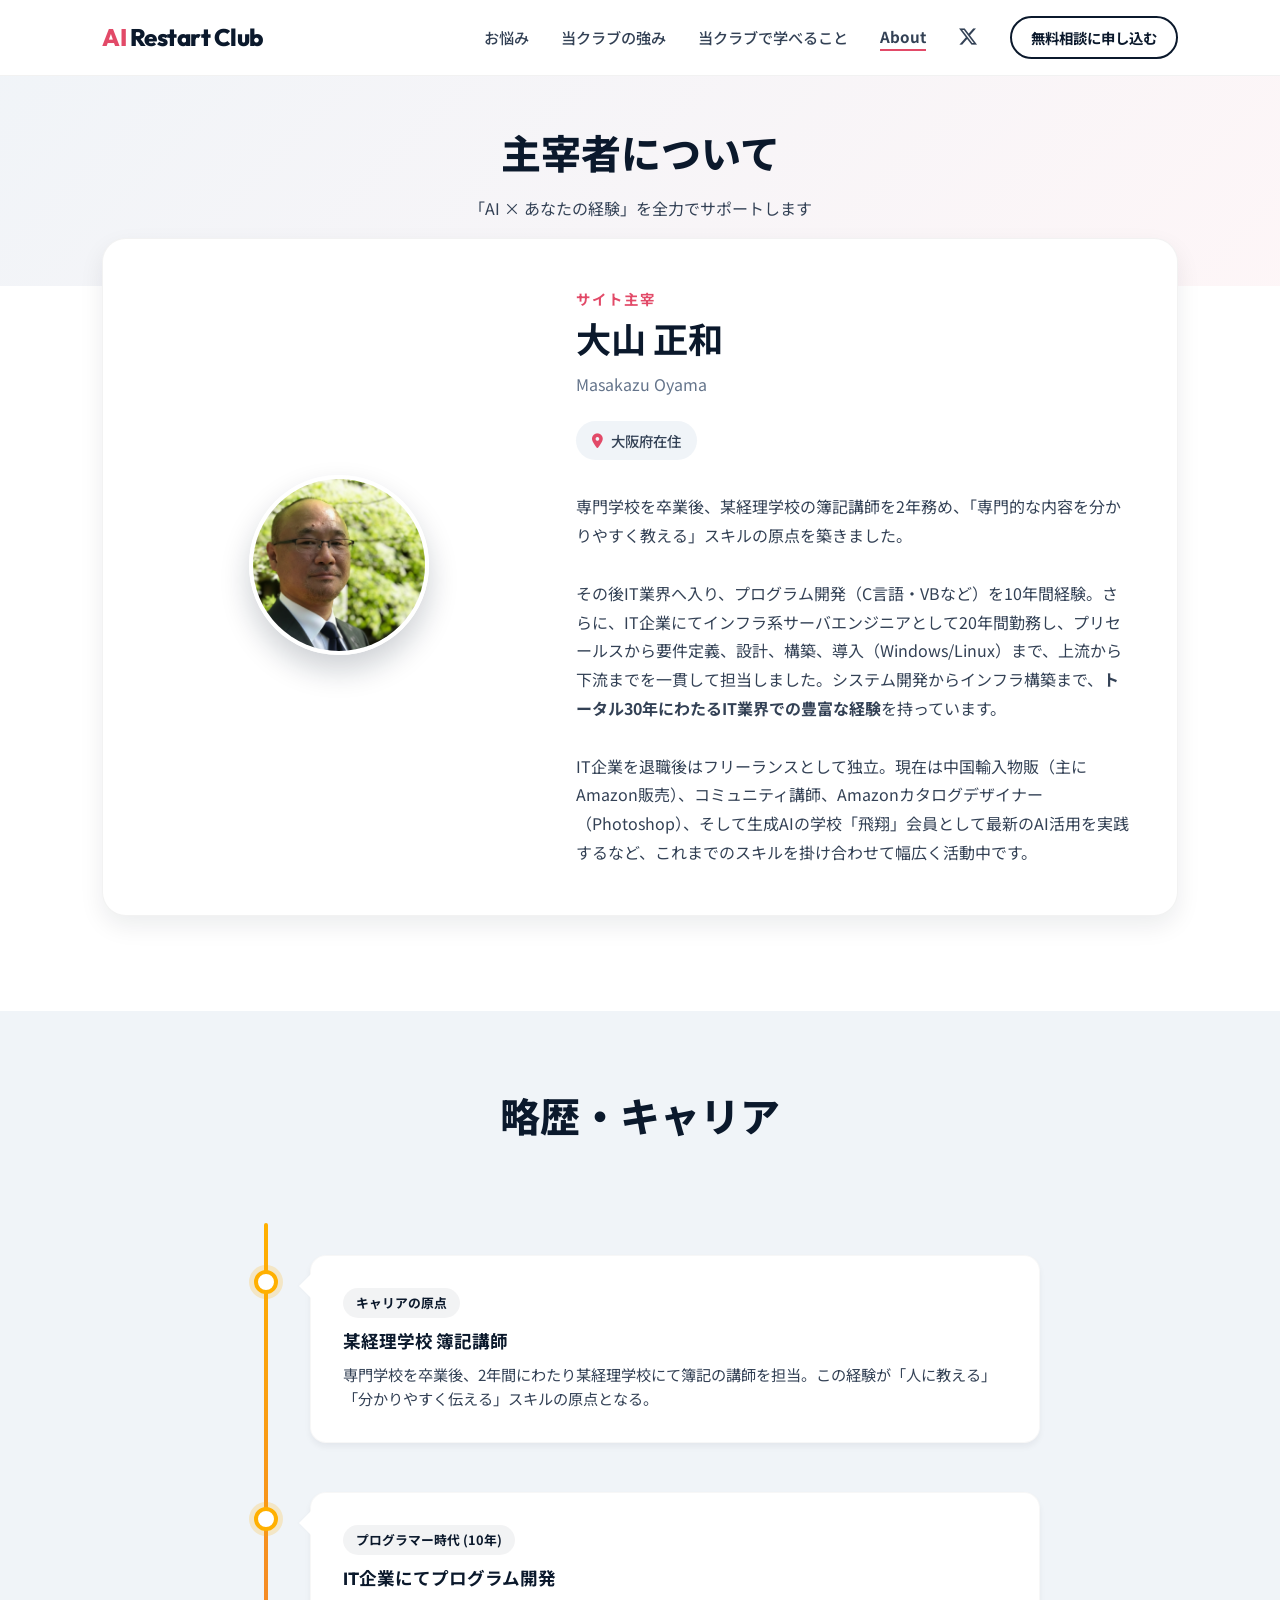
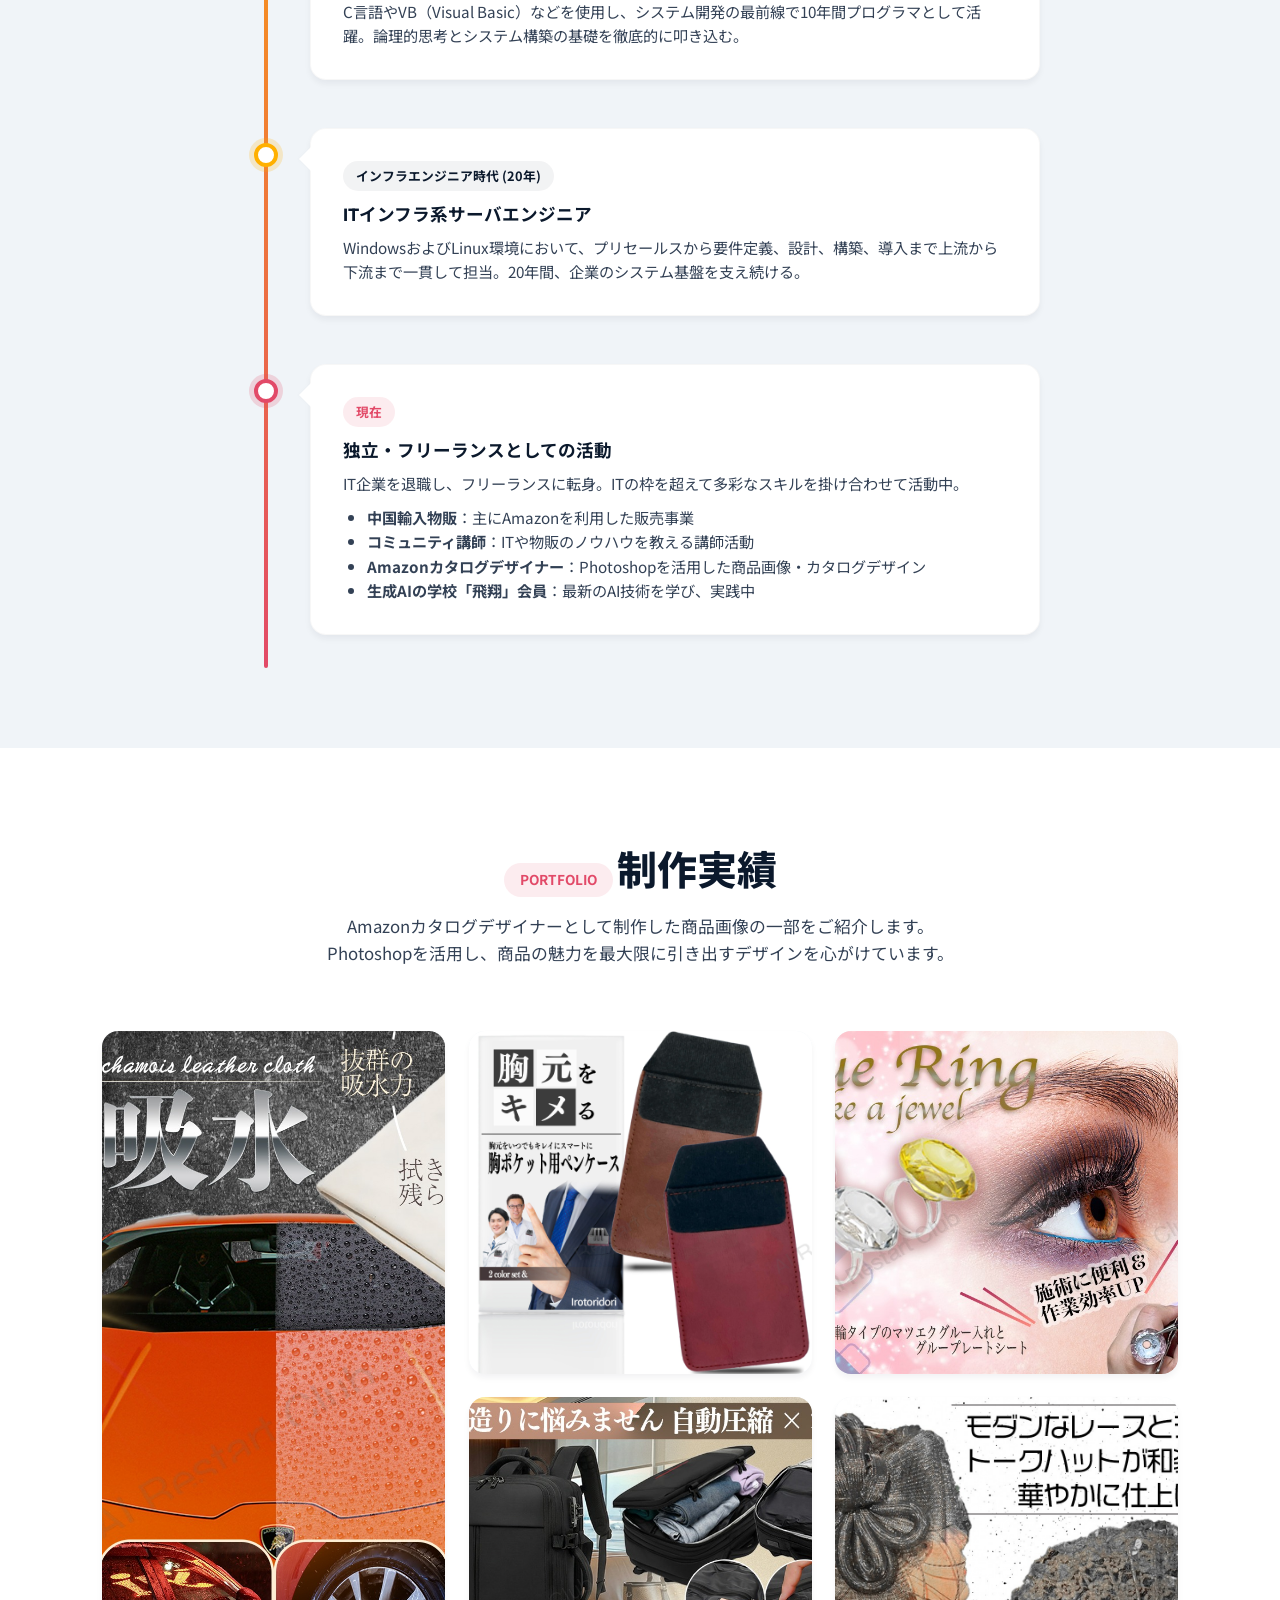
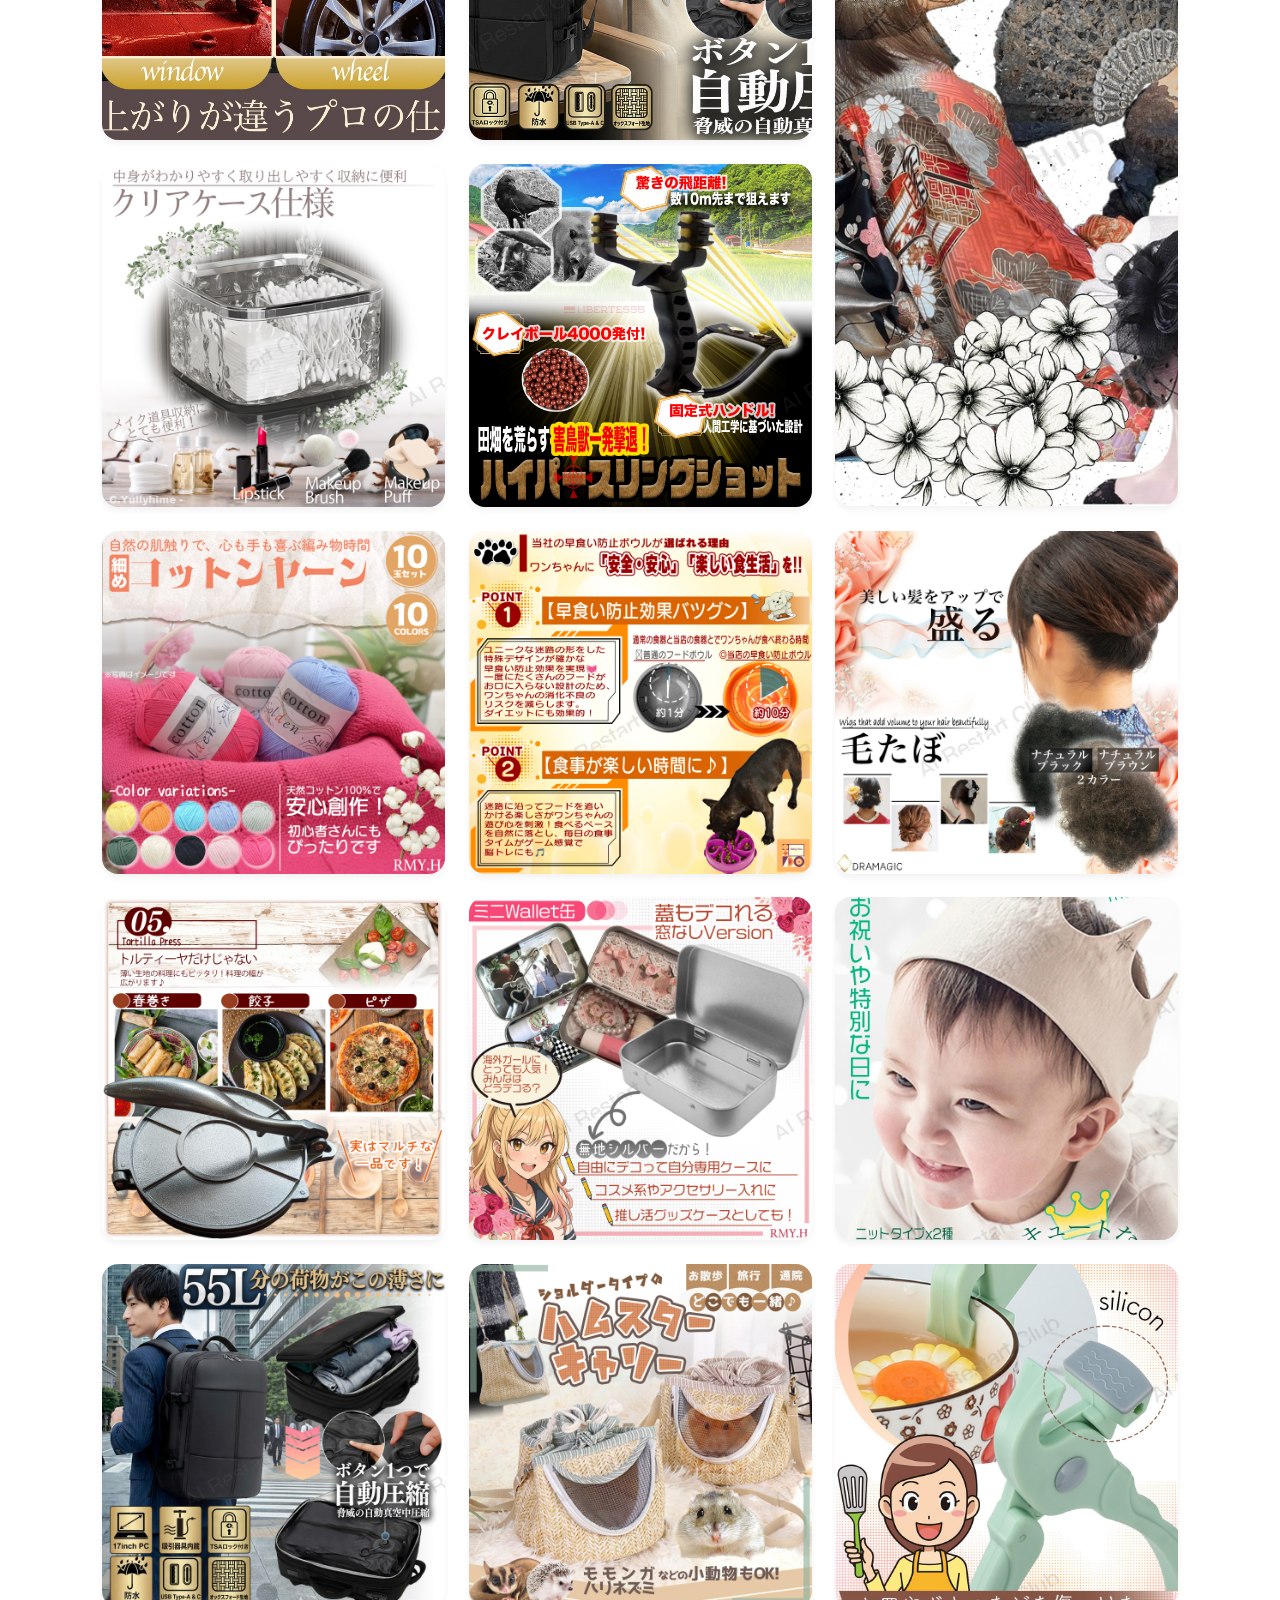
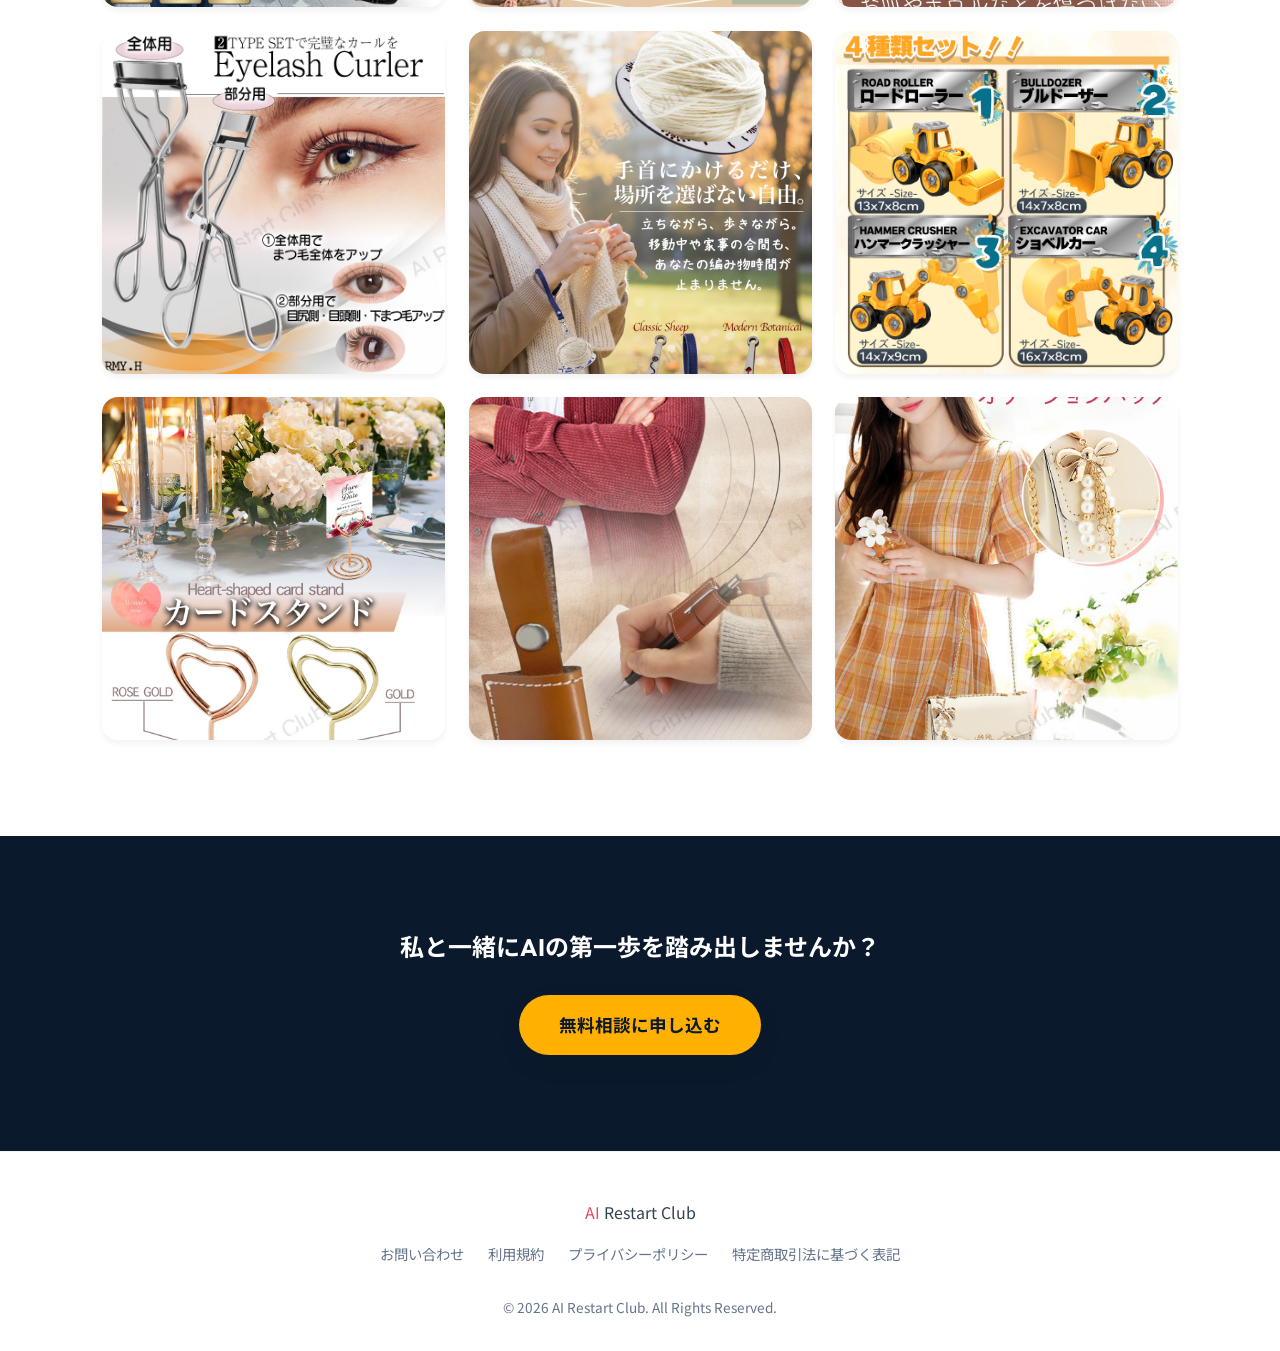
==== about.html @ 43e499c2 "AI Restart Club LP - 初期コミット - index.html: トップページ（ヒーロー、お悩み、強み、CTAセクション） - about.html: プロフィール、タイムライン、ポ" ====
<!DOCTYPE html>
<html lang="ja">

<head>
    <meta charset="UTF-8">
    <meta name="viewport" content="width=device-width, initial-scale=1.0">
    <title>About | AI Restart Club</title>
    <meta name="description" content="AI Restart Club主宰 大山正和のプロフィールと略歴。">

    <!-- Fonts -->
    <link rel="preconnect" href="https://fonts.googleapis.com">
    <link rel="preconnect" href="https://fonts.gstatic.com" crossorigin>
    <link
        href="https://fonts.googleapis.com/css2?family=Noto+Sans+JP:wght@400;500;700;900&family=Outfit:wght@400;600;800&display=swap"
        rel="stylesheet">

    <!-- Icons -->
    <link rel="stylesheet" href="https://cdnjs.cloudflare.com/ajax/libs/font-awesome/6.5.1/css/all.min.css">

    <!-- CSS -->
    <link rel="stylesheet" href="style.css">

    <!-- Additional CSS for Timeline -->
    <style>
        .about-header {
            padding-top: 8rem;
            padding-bottom: 4rem;
            background: linear-gradient(135deg, var(--primary) 0%, rgba(226, 74, 104, 0.05) 100%);
            text-align: center;
        }

        .profile-card {
            background: var(--surface);
            border-radius: 24px;
            padding: 3rem;
            box-shadow: var(--shadow-md);
            margin-top: -3rem;
            position: relative;
            z-index: 10;
            border: 1px solid rgba(0, 0, 0, 0.05);
            display: flex;
            flex-wrap: wrap;
            gap: 3rem;
            align-items: center;
        }

        .profile-image-col {
            flex: 1 1 300px;
            text-align: center;
        }

        .profile-avatar-placeholder {
            width: 180px;
            height: 180px;
            background: linear-gradient(135deg, var(--gold), var(--accent));
            border-radius: 50%;
            margin: 0 auto 1.5rem;
            display: flex;
            align-items: center;
            justify-content: center;
            font-size: 4rem;
            color: white;
            box-shadow: 0 15px 30px rgba(226, 74, 104, 0.2);
        }

        .profile-info {
            flex: 2 1 400px;
        }

        .profile-role {
            color: var(--accent);
            font-weight: 700;
            font-size: 0.9rem;
            text-transform: uppercase;
            letter-spacing: 2px;
            margin-bottom: 0.5rem;
        }

        .profile-name {
            font-size: 2.2rem;
            margin-bottom: 0.5rem;
            color: var(--navy);
        }

        .profile-name-ruby {
            font-size: 1rem;
            color: var(--text-muted);
            margin-bottom: 1.5rem;
            display: block;
        }

        .profile-location {
            display: inline-flex;
            align-items: center;
            gap: 0.5rem;
            background: var(--primary);
            padding: 0.5rem 1rem;
            border-radius: 50px;
            font-size: 0.9rem;
            color: var(--text-main);
            font-weight: 500;
        }

        /* Timeline styles */
        .timeline-section {
            padding: 5rem 0;
            background-color: var(--primary);
        }

        .timeline {
            position: relative;
            max-width: 800px;
            margin: 0 auto;
            padding: 2rem 0;
        }

        .timeline::before {
            content: '';
            position: absolute;
            left: 24px;
            top: 0;
            bottom: 0;
            width: 4px;
            background: linear-gradient(to bottom, var(--gold), var(--accent));
            border-radius: 4px;
        }

        .timeline-item {
            position: relative;
            padding-left: 70px;
            margin-bottom: 3rem;
        }

        .timeline-item:last-child {
            margin-bottom: 0;
        }

        .timeline-dot {
            position: absolute;
            left: 14px;
            top: 15px;
            width: 24px;
            height: 24px;
            border-radius: 50%;
            background: var(--surface);
            border: 4px solid var(--gold);
            box-shadow: 0 0 0 5px rgba(255, 176, 0, 0.2);
            z-index: 2;
        }

        .timeline-item.accent .timeline-dot {
            border-color: var(--accent);
            box-shadow: 0 0 0 5px rgba(226, 74, 104, 0.2);
        }

        .timeline-content {
            background: var(--surface);
            padding: 2rem;
            border-radius: 16px;
            box-shadow: var(--shadow-sm);
            border: 1px solid rgba(0, 0, 0, 0.03);
            transition: var(--transition);
            position: relative;
        }

        /* Arrow pointing to the timeline dot */
        .timeline-content::before {
            content: '';
            position: absolute;
            left: -12px;
            top: 18px;
            border-width: 12px 12px 12px 0;
            border-style: solid;
            border-color: transparent var(--surface) transparent transparent;
            filter: drop-shadow(-1px 0px 1px rgba(0, 0, 0, 0.02));
        }

        .timeline-content:hover {
            transform: translateX(8px);
            box-shadow: var(--shadow-md);
        }

        .timeline-period {
            display: inline-block;
            padding: 0.3rem 0.8rem;
            background: rgba(11, 25, 44, 0.05);
            border-radius: 20px;
            font-size: 0.8rem;
            font-weight: 700;
            color: var(--navy);
            margin-bottom: 0.8rem;
        }

        .timeline-item.accent .timeline-period {
            background: rgba(226, 74, 104, 0.1);
            color: var(--accent);
        }

        .timeline-title {
            font-size: 1.1rem;
            font-weight: 700;
            margin-bottom: 0.5rem;
            color: var(--navy);
        }

        .timeline-desc {
            color: var(--text-main);
            font-size: 0.95rem;
        }

        @media (max-width: 768px) {
            .profile-card {
                flex-direction: column;
                text-align: center;
                padding: 2rem 1.5rem;
            }
        }

        /* =========================================
           PORTFOLIO SECTION
           ========================================= */
        .portfolio-section {
            padding: 6rem 0;
            background: var(--surface);
        }

        .portfolio-intro {
            max-width: 700px;
            margin: 0 auto 1rem;
            color: var(--text-main);
            font-size: 1.05rem;
        }

        .portfolio-grid {
            display: grid;
            grid-template-columns: repeat(3, 1fr);
            gap: 1.5rem;
            margin-top: 3rem;
        }

        .portfolio-item {
            position: relative;
            border-radius: 16px;
            overflow: hidden;
            cursor: pointer;
            box-shadow: var(--shadow-sm);
            transition: var(--transition);
            aspect-ratio: 1 / 1;
            background: var(--primary);
        }

        .portfolio-item.tall {
            grid-row: span 2;
            aspect-ratio: auto;
        }

        .portfolio-item img {
            width: 100%;
            height: 100%;
            object-fit: cover;
            transition: transform 0.5s cubic-bezier(0.25, 0.8, 0.25, 1);
        }

        .portfolio-item:hover {
            box-shadow: var(--shadow-lg);
            transform: translateY(-6px);
        }

        .portfolio-item:hover img {
            transform: scale(1.08);
        }

        .portfolio-overlay {
            position: absolute;
            inset: 0;
            background: linear-gradient(180deg, transparent 40%, rgba(11, 25, 44, 0.85) 100%);
            opacity: 0;
            transition: opacity 0.4s ease;
            display: flex;
            align-items: flex-end;
            padding: 1.5rem;
        }

        .portfolio-item:hover .portfolio-overlay {
            opacity: 1;
        }

        .portfolio-overlay span {
            color: white;
            font-weight: 700;
            font-size: 0.95rem;
            letter-spacing: 0.5px;
        }

        .portfolio-overlay i {
            position: absolute;
            top: 50%;
            left: 50%;
            transform: translate(-50%, -50%) scale(0.5);
            font-size: 2rem;
            color: white;
            opacity: 0;
            transition: all 0.4s ease 0.1s;
        }

        .portfolio-item:hover .portfolio-overlay i {
            opacity: 1;
            transform: translate(-50%, -50%) scale(1);
        }

        /* Lightbox */
        .lightbox {
            display: none;
            position: fixed;
            inset: 0;
            background: rgba(11, 25, 44, 0.95);
            z-index: 9999;
            justify-content: center;
            align-items: center;
            padding: 2rem;
            animation: fadeIn 0.3s ease;
        }

        .lightbox.active {
            display: flex;
        }

        .lightbox-close {
            position: absolute;
            top: 2rem;
            right: 2rem;
            font-size: 2rem;
            color: white;
            background: none;
            border: none;
            cursor: pointer;
            width: 48px;
            height: 48px;
            border-radius: 50%;
            display: flex;
            align-items: center;
            justify-content: center;
            transition: var(--transition);
            z-index: 10001;
        }

        .lightbox-close:hover {
            background: rgba(255, 255, 255, 0.1);
            transform: rotate(90deg);
        }

        .lightbox-img {
            max-width: 90vw;
            max-height: 85vh;
            border-radius: 12px;
            box-shadow: 0 30px 80px rgba(0, 0, 0, 0.5);
            object-fit: contain;
        }

        .lightbox-nav {
            position: absolute;
            top: 50%;
            transform: translateY(-50%);
            font-size: 2rem;
            color: white;
            background: rgba(255, 255, 255, 0.08);
            border: 1px solid rgba(255, 255, 255, 0.15);
            border-radius: 50%;
            width: 56px;
            height: 56px;
            display: flex;
            align-items: center;
            justify-content: center;
            cursor: pointer;
            transition: var(--transition);
            z-index: 10001;
        }

        .lightbox-nav:hover {
            background: rgba(255, 255, 255, 0.2);
        }

        .lightbox-prev {
            left: 1.5rem;
        }

        .lightbox-next {
            right: 1.5rem;
        }

        .lightbox-counter {
            position: absolute;
            bottom: 2rem;
            left: 50%;
            transform: translateX(-50%);
            color: rgba(255, 255, 255, 0.7);
            font-size: 0.9rem;
            font-weight: 500;
        }

        @keyframes fadeIn {
            from {
                opacity: 0;
            }

            to {
                opacity: 1;
            }
        }

        @media (max-width: 1024px) {
            .portfolio-grid {
                grid-template-columns: repeat(2, 1fr);
            }

            .portfolio-item.tall {
                grid-row: span 1;
                aspect-ratio: 1 / 1;
            }
        }

        @media (max-width: 600px) {
            .portfolio-grid {
                grid-template-columns: repeat(2, 1fr);
                gap: 0.8rem;
            }

            .lightbox-nav {
                width: 44px;
                height: 44px;
                font-size: 1.5rem;
            }

            .lightbox-prev {
                left: 0.5rem;
            }

            .lightbox-next {
                right: 0.5rem;
            }
        }
    </style>
</head>

<body>

    <!-- Navigation -->
    <header class="header">
        <div class="container header-inner">
            <div class="logo">
                <a href="index.html">
                    <span class="logo-accent">AI</span> Restart Club
                </a>
            </div>
            <nav class="nav-links">
                <a href="index.html#problems">お悩み</a>
                <a href="index.html#solutions">当クラブの強み</a>
                <a href="courses.html">当クラブで学べること</a>
                <a href="about.html" style="font-weight: 700; border-bottom: 2px solid var(--accent);">About</a>
                <a href="https://x.com/AIGOGO1701" target="_blank" rel="noopener noreferrer" class="social-link-nav"
                    aria-label="X (Twitter)"><i class="fa-brands fa-x-twitter"></i></a>
                <a href="index.html#cta" class="btn btn-sm btn-outline">無料相談に申し込む</a>
            </nav>
            <button class="menu-toggle" aria-label="Menu">
                <i class="fas fa-bars"></i>
            </button>
        </div>
    </header>

    <main>
        <!-- About Header -->
        <section class="about-header">
            <div class="container reveal-fade-up">
                <h1 class="section-title mb-1">主宰者について</h1>
                <p class="section-desc">「AI × あなたの経験」を全力でサポートします</p>
            </div>
        </section>

        <!-- Profile Card -->
        <section class="section pt-0" style="padding-top: 0;">
            <div class="container">
                <div class="profile-card reveal-fade-up" style="transition-delay: 0.2s;">
                    <div class="profile-image-col">
                        <img src="images/profile.jpg" alt="大山 正和"
                            style="width: 180px; height: 180px; border-radius: 50%; object-fit: cover; object-position: top; margin: 0 auto 1.5rem; display: block; box-shadow: 0 15px 30px rgba(11, 25, 44, 0.2); border: 4px solid var(--surface);">
                    </div>
                    <div class="profile-info">
                        <div class="profile-role">サイト主宰</div>
                        <h2 class="profile-name">大山 正和</h2>
                        <span class="profile-name-ruby">Masakazu Oyama</span>

                        <div class="profile-location mb-2">
                            <i class="fas fa-map-marker-alt text-accent"></i> 大阪府在住
                        </div>

                        <p class="text-main" style="line-height: 1.8;">
                            専門学校を卒業後、某経理学校の簿記講師を2年務め、「専門的な内容を分かりやすく教える」スキルの原点を築きました。<br><br>
                            その後IT業界へ入り、プログラム開発（C言語・VBなど）を10年間経験。さらに、IT企業にてインフラ系サーバエンジニアとして20年間勤務し、プリセールスから要件定義、設計、構築、導入（Windows/Linux）まで、上流から下流までを一貫して担当しました。システム開発からインフラ構築まで、<strong>トータル30年にわたるIT業界での豊富な経験</strong>を持っています。<br><br>
                            IT企業を退職後はフリーランスとして独立。現在は中国輸入物販（主にAmazon販売）、コミュニティ講師、Amazonカタログデザイナー（Photoshop）、そして生成AIの学校「飛翔」会員として最新のAI活用を実践するなど、これまでのスキルを掛け合わせて幅広く活動中です。
                        </p>
                    </div>
                </div>
            </div>
        </section>

        <!-- Timeline / History -->
        <section class="timeline-section bg-light">
            <div class="container">
                <div class="section-header text-center reveal-fade-up">
                    <h2 class="section-title">略歴・キャリア</h2>
                </div>

                <div class="timeline">
                    <!-- Item 1 -->
                    <div class="timeline-item reveal-fade-left">
                        <div class="timeline-dot"></div>
                        <div class="timeline-content">
                            <span class="timeline-period">キャリアの原点</span>
                            <h3 class="timeline-title">某経理学校 簿記講師</h3>
                            <p class="timeline-desc">専門学校を卒業後、2年間にわたり某経理学校にて簿記の講師を担当。この経験が「人に教える」「分かりやすく伝える」スキルの原点となる。
                            </p>
                        </div>
                    </div>

                    <!-- Item 2 -->
                    <div class="timeline-item reveal-fade-left" style="transition-delay: 0.1s;">
                        <div class="timeline-dot"></div>
                        <div class="timeline-content">
                            <span class="timeline-period">プログラマー時代 (10年)</span>
                            <h3 class="timeline-title">IT企業にてプログラム開発</h3>
                            <p class="timeline-desc">C言語やVB（Visual
                                Basic）などを使用し、システム開発の最前線で10年間プログラマとして活躍。論理的思考とシステム構築の基礎を徹底的に叩き込む。</p>
                        </div>
                    </div>

                    <!-- Item 3 -->
                    <div class="timeline-item reveal-fade-left" style="transition-delay: 0.2s;">
                        <div class="timeline-dot"></div>
                        <div class="timeline-content">
                            <span class="timeline-period">インフラエンジニア時代 (20年)</span>
                            <h3 class="timeline-title">ITインフラ系サーバエンジニア</h3>
                            <p class="timeline-desc">
                                WindowsおよびLinux環境において、プリセールスから要件定義、設計、構築、導入まで上流から下流まで一貫して担当。20年間、企業のシステム基盤を支え続ける。</p>
                        </div>
                    </div>

                    <!-- Item 4 (Current) -->
                    <div class="timeline-item accent reveal-fade-left" style="transition-delay: 0.3s;">
                        <div class="timeline-dot"></div>
                        <div class="timeline-content">
                            <span class="timeline-period">現在</span>
                            <h3 class="timeline-title">独立・フリーランスとしての活動</h3>
                            <div class="timeline-desc">
                                IT企業を退職し、フリーランスに転身。ITの枠を超えて多彩なスキルを掛け合わせて活動中。
                                <ul style="margin-top: 10px; margin-left: 1.5rem; list-style-type: disc;">
                                    <li><strong>中国輸入物販</strong>：主にAmazonを利用した販売事業</li>
                                    <li><strong>コミュニティ講師</strong>：ITや物販のノウハウを教える講師活動</li>
                                    <li><strong>Amazonカタログデザイナー</strong>：Photoshopを活用した商品画像・カタログデザイン</li>
                                    <li><strong>生成AIの学校「飛翔」会員</strong>：最新のAI技術を学び、実践中</li>
                                </ul>
                            </div>
                        </div>
                    </div>

                </div>
            </div>
        </section>

        <!-- Portfolio Section -->
        <section id="portfolio" class="portfolio-section">
            <div class="container">
                <div class="section-header text-center reveal-fade-up">
                    <span class="badge">PORTFOLIO</span>
                    <h2 class="section-title">制作実績</h2>
                    <p class="portfolio-intro">
                        Amazonカタログデザイナーとして制作した商品画像の一部をご紹介します。<br>Photoshopを活用し、商品の魅力を最大限に引き出すデザインを心がけています。</p>
                </div>

                <div class="portfolio-grid">
                    <div class="portfolio-item tall reveal-fade-up" style="transition-delay: 0.05s;"
                        onclick="openLightbox(0)">
                        <img src="images/amazon/画像.jpg" alt="カー用品カタログ" loading="lazy">
                        <div class="portfolio-overlay">
                            <i class="fas fa-search-plus"></i>
                            <span>カー用品</span>
                        </div>
                    </div>
                    <div class="portfolio-item reveal-fade-up" style="transition-delay: 0.1s;"
                        onclick="openLightbox(1)">
                        <img src="images/amazon/TOP画像（ブラウン＆ワインレッド）.jpg" alt="ペンケースカタログ" loading="lazy">
                        <div class="portfolio-overlay">
                            <i class="fas fa-search-plus"></i>
                            <span>ペンケース</span>
                        </div>
                    </div>
                    <div class="portfolio-item reveal-fade-up" style="transition-delay: 0.15s;"
                        onclick="openLightbox(2)">
                        <img src="images/amazon/コンテンツ１.jpg" alt="美容用品カタログ" loading="lazy">
                        <div class="portfolio-overlay">
                            <i class="fas fa-search-plus"></i>
                            <span>美容用品</span>
                        </div>
                    </div>
                    <div class="portfolio-item reveal-fade-up" style="transition-delay: 0.2s;"
                        onclick="openLightbox(3)">
                        <img src="images/amazon/画像１.jpg" alt="商品画像デザイン" loading="lazy">
                        <div class="portfolio-overlay">
                            <i class="fas fa-search-plus"></i>
                            <span>商品画像</span>
                        </div>
                    </div>
                    <div class="portfolio-item tall reveal-fade-up" style="transition-delay: 0.25s;"
                        onclick="openLightbox(4)">
                        <img src="images/amazon/画像２ 5.jpg" alt="ファッション小物カタログ" loading="lazy">
                        <div class="portfolio-overlay">
                            <i class="fas fa-search-plus"></i>
                            <span>ファッション小物</span>
                        </div>
                    </div>
                    <div class="portfolio-item reveal-fade-up" style="transition-delay: 0.3s;"
                        onclick="openLightbox(5)">
                        <img src="images/amazon/画像３.jpg" alt="収納用品カタログ" loading="lazy">
                        <div class="portfolio-overlay">
                            <i class="fas fa-search-plus"></i>
                            <span>収納用品</span>
                        </div>
                    </div>
                    <div class="portfolio-item reveal-fade-up" style="transition-delay: 0.35s;"
                        onclick="openLightbox(6)">
                        <img src="images/amazon/画像２ 2.jpg" alt="商品画像デザイン" loading="lazy">
                        <div class="portfolio-overlay">
                            <i class="fas fa-search-plus"></i>
                            <span>商品画像</span>
                        </div>
                    </div>
                    <div class="portfolio-item reveal-fade-up" style="transition-delay: 0.4s;"
                        onclick="openLightbox(7)">
                        <img src="images/amazon/画像２ 3.jpg" alt="商品画像デザイン" loading="lazy">
                        <div class="portfolio-overlay">
                            <i class="fas fa-search-plus"></i>
                            <span>商品画像</span>
                        </div>
                    </div>
                    <div class="portfolio-item reveal-fade-up" style="transition-delay: 0.45s;"
                        onclick="openLightbox(8)">
                        <img src="images/amazon/画像４.jpg" alt="商品画像デザイン" loading="lazy">
                        <div class="portfolio-overlay">
                            <i class="fas fa-search-plus"></i>
                            <span>商品画像</span>
                        </div>
                    </div>
                    <div class="portfolio-item reveal-fade-up" style="transition-delay: 0.5s;"
                        onclick="openLightbox(9)">
                        <img src="images/amazon/画像２.jpg" alt="商品画像デザイン" loading="lazy">
                        <div class="portfolio-overlay">
                            <i class="fas fa-search-plus"></i>
                            <span>商品画像</span>
                        </div>
                    </div>
                    <div class="portfolio-item reveal-fade-up" style="transition-delay: 0.55s;"
                        onclick="openLightbox(10)">
                        <img src="images/amazon/画像６.jpg" alt="商品画像デザイン" loading="lazy">
                        <div class="portfolio-overlay">
                            <i class="fas fa-search-plus"></i>
                            <span>商品画像</span>
                        </div>
                    </div>
                    <div class="portfolio-item reveal-fade-up" style="transition-delay: 0.6s;"
                        onclick="openLightbox(11)">
                        <img src="images/amazon/画像３ 2.jpg" alt="商品画像デザイン" loading="lazy">
                        <div class="portfolio-overlay">
                            <i class="fas fa-search-plus"></i>
                            <span>商品画像</span>
                        </div>
                    </div>
                    <div class="portfolio-item reveal-fade-up" style="transition-delay: 0.65s;"
                        onclick="openLightbox(12)">
                        <img src="images/amazon/画像２ 6.jpg" alt="商品画像デザイン" loading="lazy">
                        <div class="portfolio-overlay">
                            <i class="fas fa-search-plus"></i>
                            <span>商品画像</span>
                        </div>
                    </div>
                    <div class="portfolio-item reveal-fade-up" style="transition-delay: 0.7s;"
                        onclick="openLightbox(13)">
                        <img src="images/amazon/画像２ 7.jpg" alt="商品画像デザイン" loading="lazy">
                        <div class="portfolio-overlay">
                            <i class="fas fa-search-plus"></i>
                            <span>商品画像</span>
                        </div>
                    </div>
                    <div class="portfolio-item reveal-fade-up" style="transition-delay: 0.75s;"
                        onclick="openLightbox(14)">
                        <img src="images/amazon/画像２ 8.jpg" alt="商品画像デザイン" loading="lazy">
                        <div class="portfolio-overlay">
                            <i class="fas fa-search-plus"></i>
                            <span>商品画像</span>
                        </div>
                    </div>
                    <div class="portfolio-item reveal-fade-up" style="transition-delay: 0.8s;"
                        onclick="openLightbox(15)">
                        <img src="images/amazon/画像４ 2.jpg" alt="商品画像デザイン" loading="lazy">
                        <div class="portfolio-overlay">
                            <i class="fas fa-search-plus"></i>
                            <span>商品画像</span>
                        </div>
                    </div>
                    <div class="portfolio-item reveal-fade-up" style="transition-delay: 0.85s;"
                        onclick="openLightbox(16)">
                        <img src="images/amazon/画像２ 4.jpg" alt="商品画像デザイン" loading="lazy">
                        <div class="portfolio-overlay">
                            <i class="fas fa-search-plus"></i>
                            <span>商品画像</span>
                        </div>
                    </div>
                    <div class="portfolio-item reveal-fade-up" style="transition-delay: 0.9s;"
                        onclick="openLightbox(17)">
                        <img src="images/amazon/画像２ 9.jpg" alt="商品画像デザイン" loading="lazy">
                        <div class="portfolio-overlay">
                            <i class="fas fa-search-plus"></i>
                            <span>商品画像</span>
                        </div>
                    </div>
                    <div class="portfolio-item reveal-fade-up" style="transition-delay: 0.95s;"
                        onclick="openLightbox(18)">
                        <img src="images/amazon/画像３ 3.jpg" alt="商品画像デザイン" loading="lazy">
                        <div class="portfolio-overlay">
                            <i class="fas fa-search-plus"></i>
                            <span>商品画像</span>
                        </div>
                    </div>
                    <div class="portfolio-item reveal-fade-up" style="transition-delay: 1.0s;"
                        onclick="openLightbox(19)">
                        <img src="images/amazon/画像２ 10.jpg" alt="商品画像デザイン" loading="lazy">
                        <div class="portfolio-overlay">
                            <i class="fas fa-search-plus"></i>
                            <span>商品画像</span>
                        </div>
                    </div>
                    <div class="portfolio-item reveal-fade-up" style="transition-delay: 1.05s;"
                        onclick="openLightbox(20)">
                        <img src="images/amazon/画像２ 11.jpg" alt="商品画像デザイン" loading="lazy">
                        <div class="portfolio-overlay">
                            <i class="fas fa-search-plus"></i>
                            <span>商品画像</span>
                        </div>
                    </div>
                    <div class="portfolio-item reveal-fade-up" style="transition-delay: 1.1s;"
                        onclick="openLightbox(21)">
                        <img src="images/amazon/画像２ 12.jpg" alt="商品画像デザイン" loading="lazy">
                        <div class="portfolio-overlay">
                            <i class="fas fa-search-plus"></i>
                            <span>商品画像</span>
                        </div>
                    </div>
                </div>
            </div>
        </section>

        <!-- Lightbox Modal -->
        <div class="lightbox" id="lightbox">
            <button class="lightbox-close" onclick="closeLightbox()" aria-label="閉じる">
                <i class="fas fa-times"></i>
            </button>
            <button class="lightbox-nav lightbox-prev" onclick="navigateLightbox(-1)" aria-label="前へ">
                <i class="fas fa-chevron-left"></i>
            </button>
            <img class="lightbox-img" id="lightbox-img" src="" alt="拡大画像">
            <button class="lightbox-nav lightbox-next" onclick="navigateLightbox(1)" aria-label="次へ">
                <i class="fas fa-chevron-right"></i>
            </button>
            <div class="lightbox-counter" id="lightbox-counter"></div>
        </div>

        <!-- Bottom CTA -->
        <section class="section text-center" style="background: var(--navy);">
            <div class="container reveal-zoom">
                <h2 class="text-white mb-2">私と一緒にAIの第一歩を踏み出しませんか？</h2>
                <a href="index.html#cta" class="btn btn-primary btn-lg pulse-effect">
                    無料相談に申し込む
                </a>
            </div>
        </section>

    </main>

    <!-- Footer -->
    <footer class="footer">
        <div class="container text-center">
            <div class="footer-logo mb-1">
                <span class="logo-accent">AI</span> Restart Club
            </div>
            <div class="footer-links mb-2">
                <a href="index.html#contact">お問い合わせ</a>
                <a href="index.html#terms">利用規約</a>
                <a href="index.html#privacy">プライバシーポリシー</a>
                <a href="index.html#law">特定商取引法に基づく表記</a>
            </div>
            <p class="copyright">&copy; 2026 AI Restart Club. All Rights Reserved.</p>
        </div>
    </footer>

    <script src="script.js"></script>
</body>

</html>
---- style.css ----
/* =========================================
   VARIABLES & SETTINGS
   ========================================= */
:root {
  /* Colors */
  --primary: #f0f4f8;
  /* Off White Background */
  --surface: #ffffff;
  /* Pure White */
  --navy: #0B192C;
  /* Deep Navy for text/headings */
  --navy-light: #1A365D;
  --accent: #E24A68;
  /* Vibrant Accent (Pink/Red based for Wow factor) */
  --gold: #FFB000;
  /* Premium Gold/Orange for CTA */
  --gold-hover: #E59F00;
  --text-main: #334155;
  /* Slate for body text */
  --text-muted: #64748B;

  /* Typography */
  --font-base: 'Noto Sans JP', sans-serif;
  --font-title: 'Outfit', 'Noto Sans JP', sans-serif;

  /* Transitions */
  --transition: all 0.3s cubic-bezier(0.25, 0.8, 0.25, 1);

  /* Shadows */
  --shadow-sm: 0 4px 6px rgba(11, 25, 44, 0.05);
  --shadow-md: 0 10px 25px rgba(11, 25, 44, 0.08);
  --shadow-lg: 0 20px 40px rgba(11, 25, 44, 0.12);
  --shadow-glow: 0 0 20px rgba(255, 176, 0, 0.4);
}

/* =========================================
   RESET & BASE
   ========================================= */
* {
  margin: 0;
  padding: 0;
  box-sizing: border-box;
}

html {
  scroll-behavior: smooth;
  font-size: 16px;
}

body {
  font-family: var(--font-base);
  color: var(--text-main);
  background-color: var(--surface);
  line-height: 1.6;
  overflow-x: hidden;
}

a {
  text-decoration: none;
  color: inherit;
  transition: var(--transition);
}

ul {
  list-style: none;
}

/* Typography Utility */
h1,
h2,
h3,
h4 {
  font-family: var(--font-title);
  color: var(--navy);
  line-height: 1.3;
  margin-bottom: 1rem;
}

.text-gradient {
  background: linear-gradient(135deg, var(--gold), var(--accent));
  -webkit-background-clip: text;
  -webkit-text-fill-color: transparent;
  display: inline-block;
}

.text-gold {
  color: var(--gold);
}

.text-navy {
  color: var(--navy);
}

.text-accent {
  color: var(--accent);
}

.text-white {
  color: #fff;
}

.text-light {
  color: rgba(255, 255, 255, 0.8);
}

.text-muted {
  color: var(--text-muted);
}

.text-center {
  text-align: center;
}

.mt-1 {
  margin-top: 1rem;
}

.mt-2 {
  margin-top: 2rem;
}

.mt-3 {
  margin-top: 3rem;
}

.mb-1 {
  margin-bottom: 1rem;
}

.mb-2 {
  margin-bottom: 2rem;
}

.mx-1 {
  margin: 0 1rem;
}

/* =========================================
   LAYOUT STRUCTURE
   ========================================= */
.container {
  width: 100%;
  max-width: 1140px;
  margin: 0 auto;
  padding: 0 2rem;
}

.section {
  padding: 6rem 0;
  position: relative;
}

.bg-light {
  background-color: var(--primary);
}

.bg-dark {
  background-color: var(--navy);
}

.grid {
  display: grid;
  gap: 2rem;
}

.grid-2 {
  grid-template-columns: repeat(2, 1fr);
}

.grid-4 {
  grid-template-columns: repeat(4, 1fr);
}

.grid-3 {
  grid-template-columns: repeat(3, 1fr);
}

.flex-row {
  display: flex;
  flex-wrap: wrap;
  gap: 3rem;
}

.flex-center {
  display: flex;
  justify-content: center;
  align-items: center;
}

.align-center {
  align-items: center;
}

.half-width {
  flex: 1 1 45%;
  min-width: 300px;
}

/* =========================================
   COMPONENTS
   ========================================= */
/* Buttons */
.btn {
  display: inline-flex;
  align-items: center;
  justify-content: center;
  padding: 0.8rem 1.8rem;
  border-radius: 50px;
  font-weight: 700;
  cursor: pointer;
  border: none;
  font-family: var(--font-base);
  gap: 0.5rem;
}

.btn-sm {
  padding: 0.5rem 1.2rem;
  font-size: 0.9rem;
}

.btn-lg {
  padding: 1rem 2.5rem;
  font-size: 1.1rem;
}

.btn-xl {
  padding: 1.2rem 3rem;
  font-size: 1.2rem;
  width: 100%;
  max-width: 400px;
}

.btn-primary {
  background-color: var(--gold);
  color: var(--navy);
  box-shadow: var(--shadow-md);
}

.btn-primary:hover {
  background-color: var(--gold-hover);
  transform: translateY(-3px);
  box-shadow: var(--shadow-lg), var(--shadow-glow);
}

.btn-outline {
  background-color: transparent;
  border: 2px solid var(--navy);
  color: var(--navy);
}

.btn-outline:hover {
  background-color: var(--navy);
  color: white;
}

/* Pulse Animation for main CTA */
@keyframes pulse {
  0% {
    box-shadow: 0 0 0 0 rgba(255, 176, 0, 0.7);
  }

  70% {
    box-shadow: 0 0 0 15px rgba(255, 176, 0, 0);
  }

  100% {
    box-shadow: 0 0 0 0 rgba(255, 176, 0, 0);
  }
}

.pulse-effect {
  animation: pulse 2s infinite;
}

/* Badges */
.badge {
  display: inline-block;
  padding: 0.4rem 1rem;
  border-radius: 30px;
  font-size: 0.85rem;
  font-weight: 700;
  background-color: rgba(226, 74, 104, 0.1);
  color: var(--accent);
  margin-bottom: 1rem;
}

.badge-light {
  background-color: rgba(255, 255, 255, 0.1);
  color: var(--gold);
}

/* Cards */
.card {
  background: var(--surface);
  border-radius: 16px;
  padding: 2.5rem;
  box-shadow: var(--shadow-sm);
  transition: var(--transition);
  border: 1px solid rgba(0, 0, 0, 0.03);
}

.card:hover {
  transform: translateY(-10px);
  box-shadow: var(--shadow-lg);
}

.card-icon {
  width: 60px;
  height: 60px;
  border-radius: 12px;
  background: var(--primary);
  display: flex;
  align-items: center;
  justify-content: center;
  font-size: 1.8rem;
  color: var(--navy);
  margin-bottom: 1.5rem;
  transition: var(--transition);
}

.card:hover .card-icon {
  background: var(--navy);
  color: var(--gold);
}

/* Section Header */
.section-header {
  margin-bottom: 4rem;
}

.section-title {
  font-size: 2.5rem;
  font-weight: 800;
  position: relative;
  display: inline-block;
  margin-bottom: 1rem;
}

/* =========================================
   SPECIFIC SECTIONS
   ========================================= */

/* Header */
.header {
  position: fixed;
  top: 0;
  left: 0;
  width: 100%;
  background: rgba(255, 255, 255, 0.95);
  backdrop-filter: blur(10px);
  z-index: 1000;
  padding: 1rem 0;
  border-bottom: 1px solid rgba(0, 0, 0, 0.05);
  transition: var(--transition);
}

.header.scrolled {
  padding: 0.8rem 0;
  box-shadow: var(--shadow-sm);
}

.header-inner {
  display: flex;
  justify-content: space-between;
  align-items: center;
}

.logo {
  font-family: var(--font-title);
  font-weight: 800;
  font-size: 1.5rem;
  color: var(--navy);
  letter-spacing: -0.5px;
}

.logo-accent {
  color: var(--accent);
}

.nav-links {
  display: flex;
  align-items: center;
  gap: 2rem;
}

.nav-links a:not(.btn) {
  font-weight: 500;
  font-size: 0.95rem;
  position: relative;
}

.nav-links a:not(.btn)::after {
  content: '';
  position: absolute;
  width: 0;
  height: 2px;
  bottom: -4px;
  left: 0;
  background-color: var(--accent);
  transition: var(--transition);
}

.nav-links a:not(.btn):hover::after {
  width: 100%;
}

.social-link-nav::after {
  display: none !important;
}

.social-link-nav i {
  font-size: 1.25rem;
  transition: var(--transition);
}

.social-link-nav:hover i {
  transform: scale(1.15);
  color: #000000;
}

.menu-toggle {
  display: none;
  background: transparent;
  border: none;
  font-size: 1.5rem;
  color: var(--navy);
  cursor: pointer;
}

/* Hero Section */
.hero {
  padding-top: 10rem;
  padding-bottom: 6rem;
  background-color: var(--primary);
  background-image: linear-gradient(to right, rgba(240, 244, 248, 0.95) 0%, rgba(240, 244, 248, 0.7) 100%), url('images/hero-image.jpg');
  background-size: cover;
  background-position: center;
  background-repeat: no-repeat;
  min-height: 100vh;
  display: flex;
  align-items: center;
  position: relative;
  overflow: hidden;
}

.hero-bg-shapes {
  position: absolute;
  top: 0;
  left: 0;
  width: 100%;
  height: 100%;
  overflow: hidden;
  z-index: 0;
}

.shape {
  position: absolute;
  border-radius: 50%;
  filter: blur(80px);
  opacity: 0.5;
}

.shape-1 {
  width: 400px;
  height: 400px;
  background: rgba(226, 74, 104, 0.2);
  top: -100px;
  right: -100px;
}

.shape-2 {
  width: 300px;
  height: 300px;
  background: rgba(255, 176, 0, 0.2);
  bottom: 100px;
  left: -150px;
}

.hero-container {
  display: flex;
  align-items: center;
  gap: 4rem;
  position: relative;
  z-index: 1;
}

.hero-content {
  flex: 1 1 55%;
}

.hero-title {
  font-size: 3.5rem;
  line-height: 1.2;
  letter-spacing: -1px;
}

.hero-subtitle {
  font-size: 1.2rem;
  margin-bottom: 2.5rem;
  color: var(--text-main);
}

.action-note {
  font-size: 0.85rem;
  color: var(--text-muted);
  margin-top: 0.8rem;
  margin-left: 1rem;
}

/* Mockup CSS for visual appeal without requiring external images immediately */
.hero-image-wrapper {
  flex: 1 1 45%;
  perspective: 1000px;
}

.glass-card {
  background: rgba(255, 255, 255, 0.7);
  backdrop-filter: blur(20px);
  border: 1px solid rgba(255, 255, 255, 0.5);
  border-radius: 20px;
  box-shadow: 0 25px 50px rgba(11, 25, 44, 0.1);
  overflow: hidden;
  transform: rotateY(-5deg) rotateX(5deg);
  transition: transform 0.5s ease;
}

.glass-card:hover {
  transform: rotateY(0) rotateX(0) translateY(-10px);
}

.mockup-header {
  height: 40px;
  background: rgba(240, 244, 248, 0.9);
  display: flex;
  align-items: center;
  padding: 0 1rem;
  gap: 8px;
  border-bottom: 1px solid rgba(0, 0, 0, 0.05);
}

.dot {
  width: 12px;
  height: 12px;
  border-radius: 50%;
}

.dot.red {
  background: #ff5f56;
}

.dot.yellow {
  background: #ffbd2e;
}

.dot.green {
  background: #27c93f;
}

.mockup-body {
  padding: 2.5rem;
  min-height: 300px;
  background: linear-gradient(180deg, rgba(255, 255, 255, 0) 0%, rgba(240, 244, 248, 0.5) 100%);
}

.mockup-line {
  height: 16px;
  background: rgba(11, 25, 44, 0.05);
  border-radius: 8px;
  margin-bottom: 1rem;
}

.w-80 {
  width: 80%;
}

.w-60 {
  width: 60%;
}

.w-90 {
  width: 90%;
}

.mockup-text {
  font-weight: 700;
  color: var(--navy);
}

/* Causes Section */
.cause-list {
  display: flex;
  flex-direction: column;
  gap: 2rem;
}

.cause-list li {
  display: flex;
  gap: 1.5rem;
}

.cause-icon {
  width: 40px;
  height: 40px;
  min-width: 40px;
  border-radius: 50%;
  background: rgba(226, 74, 104, 0.1);
  color: var(--accent);
  display: flex;
  align-items: center;
  justify-content: center;
  font-size: 1.2rem;
}

.cause-text h4 {
  margin-bottom: 0.5rem;
  font-size: 1.2rem;
}

.image-decor {
  position: relative;
  min-height: 400px;
}

.decor-box {
  position: absolute;
  padding: 2.5rem;
  border-radius: 24px;
  box-shadow: var(--shadow-lg);
  text-align: center;
}

.box-navy {
  background: var(--navy);
  color: white;
  top: 0;
  left: 0;
  width: 70%;
  z-index: 1;
}

.box-navy h3 {
  color: white;
}

.box-light {
  background: white;
  bottom: 0;
  right: 0;
  width: 75%;
  z-index: 2;
}

@keyframes float {
  0% {
    transform: translateY(0);
  }

  50% {
    transform: translateY(-15px);
  }

  100% {
    transform: translateY(0);
  }
}

.float-animation {
  animation: float 6s ease-in-out infinite;
}

/* Solutions Section */
.strength-grid {
  gap: 3rem;
  position: relative;
  z-index: 1;
}

.strength-item {
  position: relative;
  padding: 2rem 1.5rem;
  background: rgba(255, 255, 255, 0.03);
  border: 1px solid rgba(255, 255, 255, 0.1);
  border-radius: 20px;
  transition: var(--transition);
}

.strength-item:hover {
  background: rgba(255, 255, 255, 0.08);
  transform: translateY(-5px);
  border-color: rgba(255, 176, 0, 0.5);
}

.strength-circle {
  width: 60px;
  height: 60px;
  border-radius: 50%;
  background: rgba(255, 176, 0, 0.1);
  border: 2px solid var(--gold);
  display: flex;
  align-items: center;
  justify-content: center;
  margin: 0 auto 1.5rem;
}

.strength-circle .num {
  font-family: var(--font-title);
  font-weight: 800;
  font-size: 1.2rem;
  color: var(--gold);
}

.strength-item h3 {
  font-size: 1.2rem;
  margin-bottom: 1rem;
}

/* CTA Section */
.cta-section {
  padding: 8rem 0;
  background: linear-gradient(135deg, var(--surface) 0%, var(--primary) 100%);
}

.cta-card {
  background: var(--navy);
  border-radius: 30px;
  padding: 5rem 3rem;
  position: relative;
  overflow: hidden;
  box-shadow: 0 30px 60px rgba(11, 25, 44, 0.2);
}

.cta-card::before {
  content: '';
  position: absolute;
  top: -50%;
  right: -20%;
  width: 600px;
  height: 600px;
  background: radial-gradient(circle, rgba(255, 176, 0, 0.15) 0%, rgba(255, 176, 0, 0) 70%);
  border-radius: 50%;
}

.cta-card * {
  position: relative;
  z-index: 1;
}

.cta-title {
  color: white;
  font-size: 2.8rem;
  margin-bottom: 1.5rem;
}

.cta-desc {
  color: rgba(255, 255, 255, 0.8);
  font-size: 1.1rem;
  max-width: 700px;
  margin: 0 auto 2rem;
}

.cta-card .action-note {
  color: rgba(255, 255, 255, 0.6);
  text-align: center;
}

/* Footer */
.footer {
  background: var(--surface);
  padding: 3rem 0 2rem;
  border-top: 1px solid rgba(0, 0, 0, 0.05);
}

.footer-links {
  display: flex;
  justify-content: center;
  flex-wrap: wrap;
  gap: 1.5rem;
}

.footer-links a {
  color: var(--text-muted);
  font-size: 0.9rem;
  transition: var(--transition);
}

.footer-links a:hover {
  color: var(--accent);
}

.footer .copyright {
  color: var(--text-muted);
  font-size: 0.85rem;
  margin-top: 2rem;
}

/* Course Cards */
.course-card {
  padding: 0;
  overflow: hidden;
  display: flex;
  flex-direction: column;
  height: 100%;
  position: relative;
  border: 1px solid rgba(0, 0, 0, 0.05);
}

.course-card.popular-course {
  transform: scale(1.05);
  box-shadow: var(--shadow-lg), 0 0 0 3px var(--gold);
  z-index: 2;
}

.course-card.popular-course:hover {
  transform: scale(1.05) translateY(-10px);
}

.popular-badge {
  position: absolute;
  top: 15px;
  right: -35px;
  background: var(--accent);
  color: white;
  padding: 5px 40px;
  font-size: 0.85rem;
  font-weight: bold;
  transform: rotate(45deg);
  z-index: 10;
  box-shadow: 0 2px 5px rgba(0, 0, 0, 0.2);
}

.course-header {
  padding: 2.5rem 2rem 2rem;
  text-align: center;
  position: relative;
}

.course-level {
  display: inline-block;
  background: rgba(255, 255, 255, 0.2);
  color: white;
  padding: 4px 12px;
  border-radius: 20px;
  font-size: 0.85rem;
  font-weight: bold;
  margin-bottom: 1rem;
  text-transform: uppercase;
  letter-spacing: 1px;
}

.course-header h3 {
  margin-bottom: 0.5rem;
  font-size: 1.8rem;
}

.course-body {
  padding: 2.5rem 2rem;
  background: var(--surface);
  flex-grow: 1;
  display: flex;
  flex-direction: column;
}

.course-features {
  list-style: none;
  margin-top: 1rem;
}

.course-features li {
  margin-bottom: 1rem;
  display: flex;
  align-items: flex-start;
  gap: 10px;
  color: var(--text-main);
}

.course-features li .fa-check {
  margin-top: 4px;
}

/* =========================================
   ANIMATIONS (Scroll Reveal)
   ========================================= */
.reveal-fade-up,
.reveal-fade-left,
.reveal-fade-right,
.reveal-zoom {
  opacity: 0;
  visibility: hidden;
  transition: all 0.8s cubic-bezier(0.25, 0.8, 0.25, 1);
  will-change: transform, opacity;
}

.reveal-fade-up {
  transform: translateY(40px);
}

.reveal-fade-left {
  transform: translateX(40px);
}

.reveal-fade-right {
  transform: translateX(-40px);
}

.reveal-zoom {
  transform: scale(0.95);
}

.reveal-active {
  opacity: 1;
  visibility: visible;
  transform: translate(0) scale(1);
}

/* =========================================
   RESPONSIVE DESIGN
   ========================================= */
@media (max-width: 992px) {
  h1 {
    font-size: 2.8rem;
  }

  .grid-4,
  .grid-3 {
    grid-template-columns: repeat(2, 1fr);
  }

  /* Reset popular course hover effect on smaller screens for layout stability */
  .course-card.popular-course {
    transform: none;
    box-shadow: var(--shadow-sm);
  }

  .course-card.popular-course:hover {
    transform: translateY(-5px);
  }

  .hero-container {
    flex-direction: column;
    text-align: center;
  }

  .hero-actions {
    display: flex;
    flex-direction: column;
    align-items: center;
  }

  .action-note {
    margin-left: 0;
    text-align: center;
  }

  .hero-image-wrapper {
    width: 100%;
    max-width: 600px;
    margin-top: 3rem;
  }

  .image-decor {
    display: none;
  }

  /* Hide complex decor on smaller tablets to keep clean */
  .half-width {
    flex: 1 1 100%;
  }
}

@media (max-width: 768px) {
  html {
    font-size: 15px;
  }

  .section {
    padding: 4rem 0;
  }

  .nav-links {
    display: none;
  }

  /* Could add mobile menu later */
  .menu-toggle {
    display: block;
  }

  .grid-2,
  .grid-4,
  .grid-3 {
    grid-template-columns: 1fr;
  }

  .cta-title {
    font-size: 2.2rem;
  }

  .cta-card {
    padding: 3.5rem 2rem;
  }

  h1 {
    font-size: 2.3rem;
  }

  .hero {
    padding-top: 8rem;
  }
}
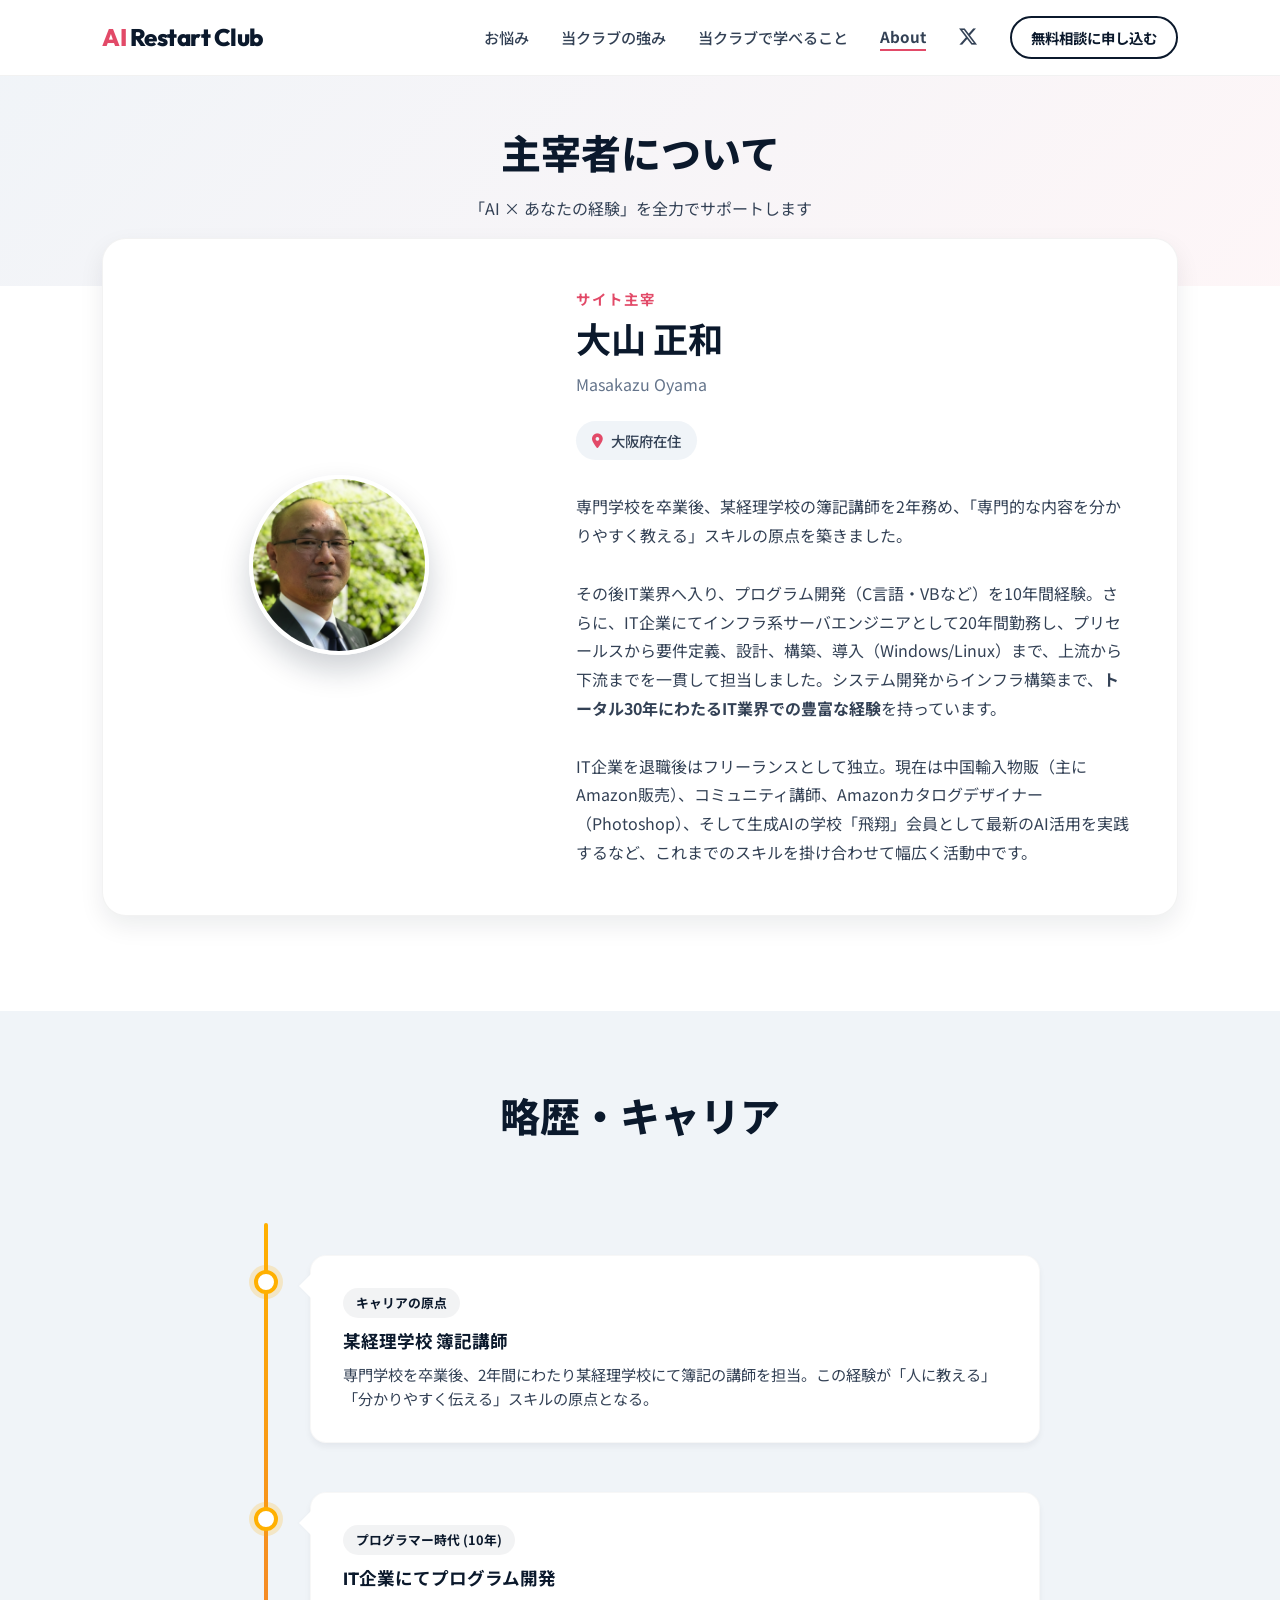
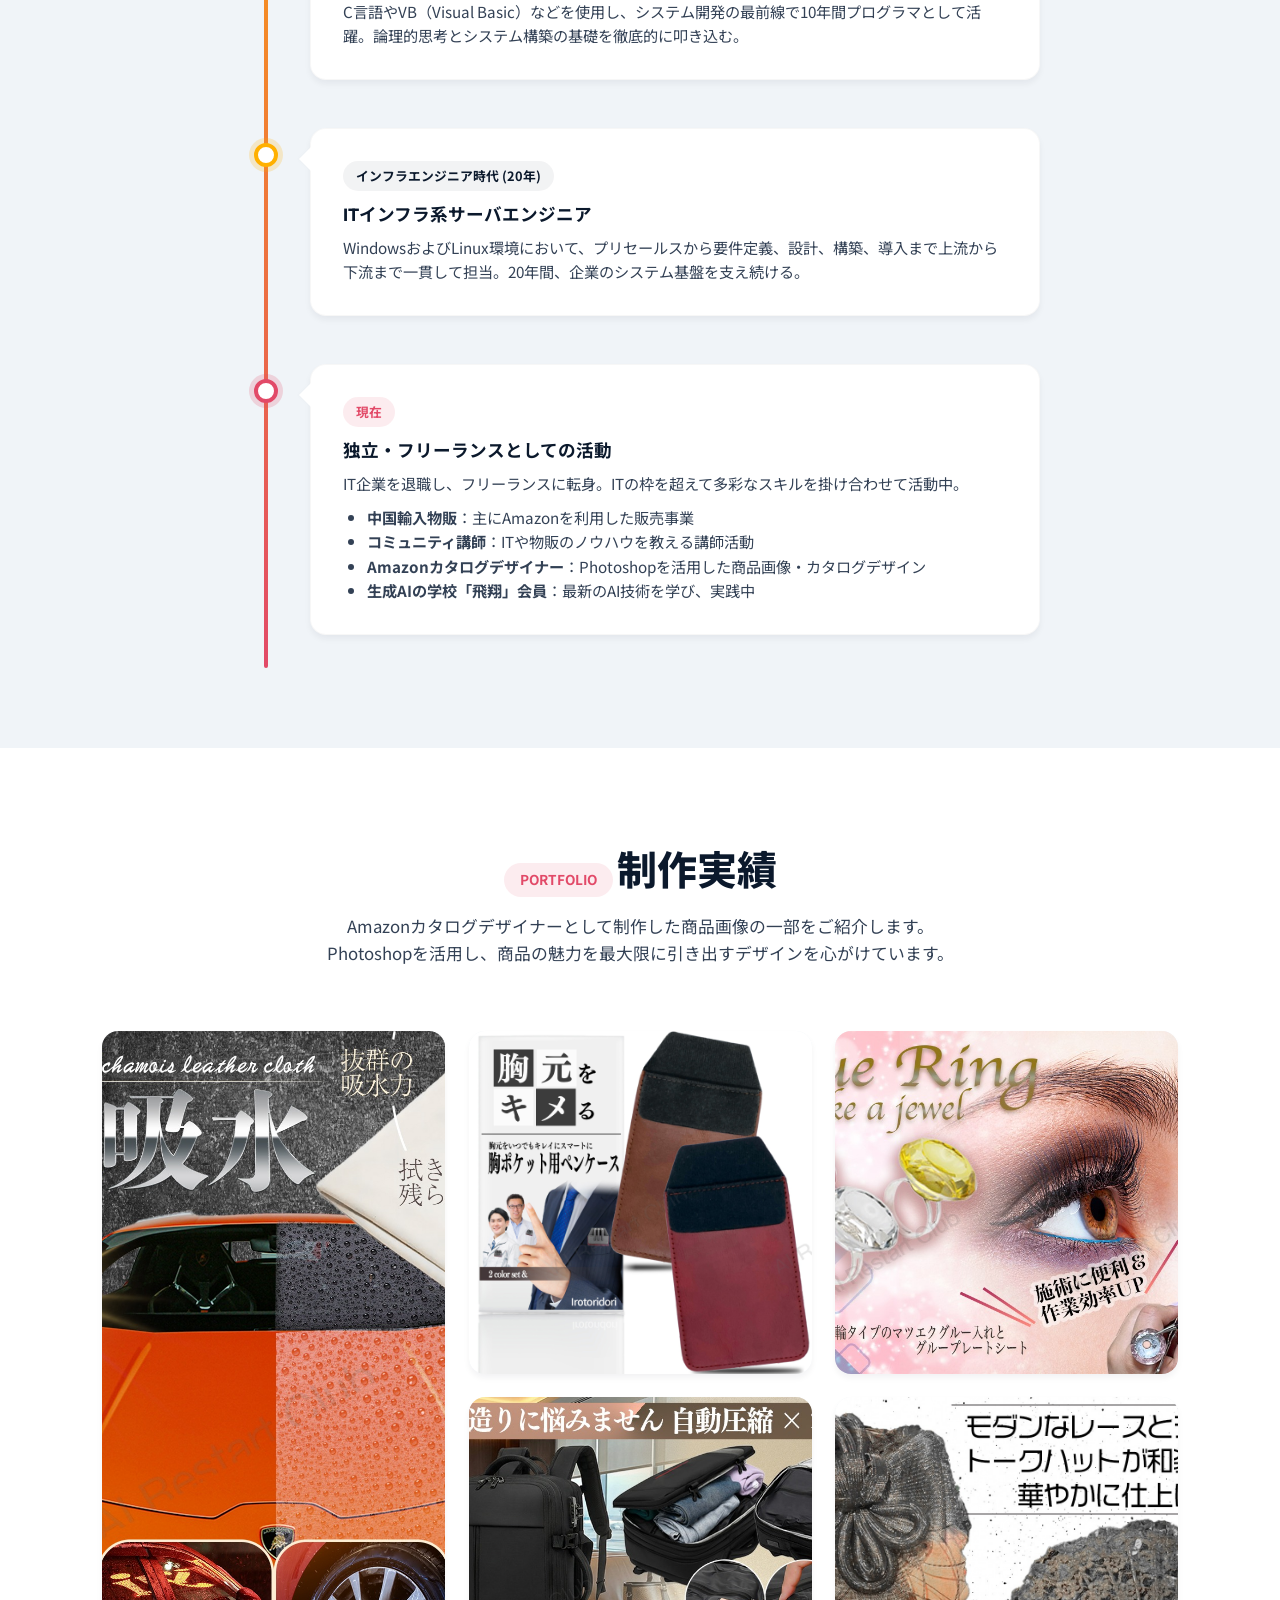
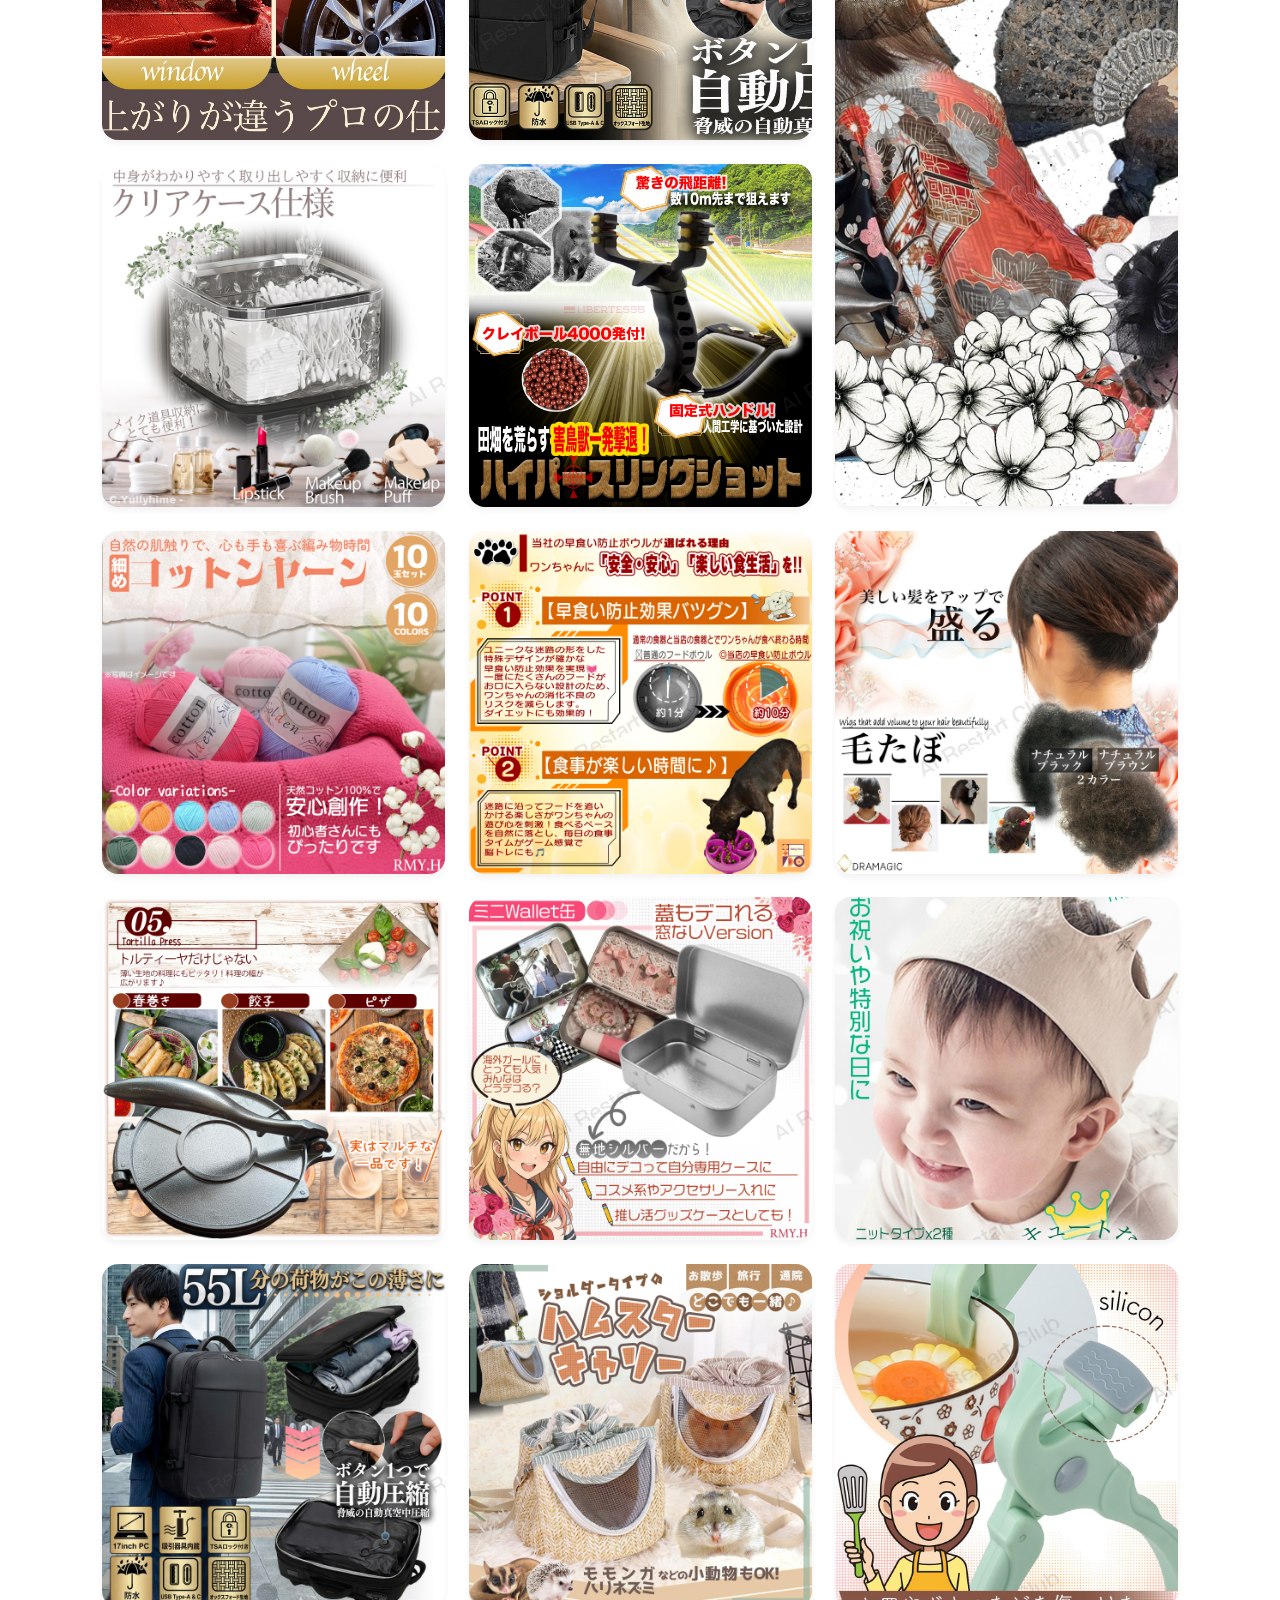
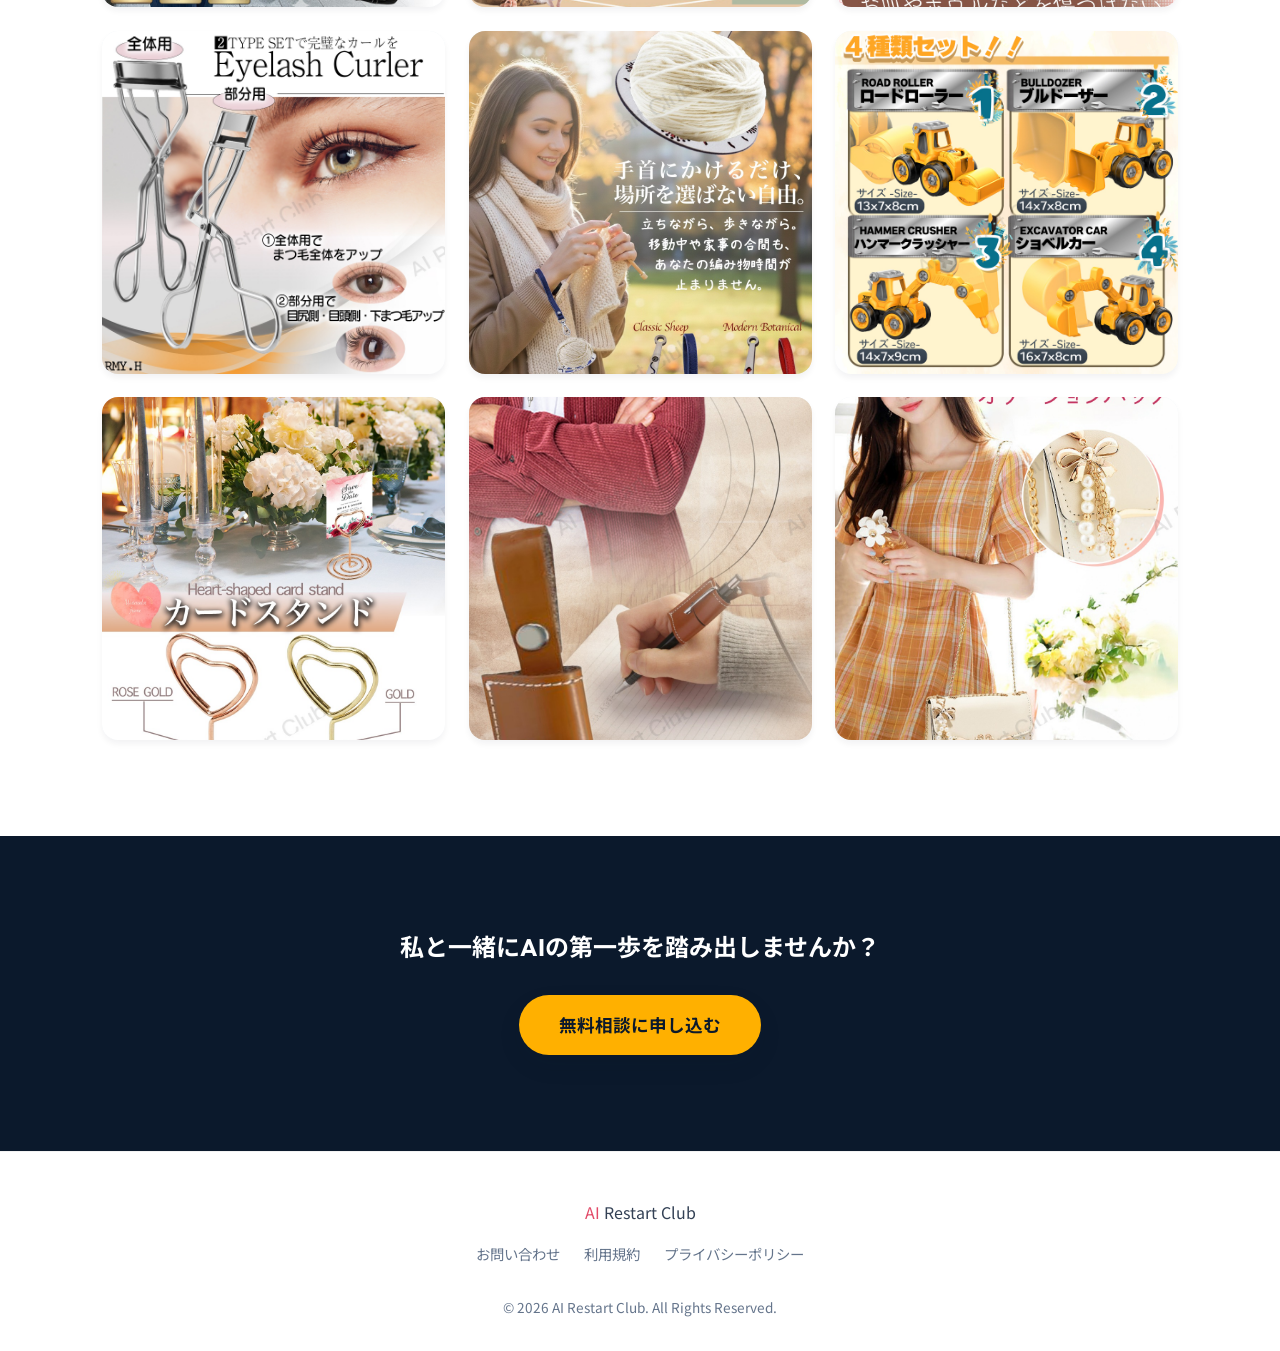
==== commit 8357c3ff: "feat: 新しいウェブサイトの初期構造、アバウトページ、およびインタラクティブなUIスクリプトを実装しました。" ====
--- a/about.html
+++ b/about.html
@@ -791,10 +791,9 @@
                 <span class="logo-accent">AI</span> Restart Club
             </div>
             <div class="footer-links mb-2">
-                <a href="index.html#contact">お問い合わせ</a>
-                <a href="index.html#terms">利用規約</a>
-                <a href="index.html#privacy">プライバシーポリシー</a>
-                <a href="index.html#law">特定商取引法に基づく表記</a>
+                <a href="index.html#cta">お問い合わせ</a>
+                <a href="terms.html">利用規約</a>
+                <a href="privacy.html">プライバシーポリシー</a>
             </div>
             <p class="copyright">&copy; 2026 AI Restart Club. All Rights Reserved.</p>
         </div>
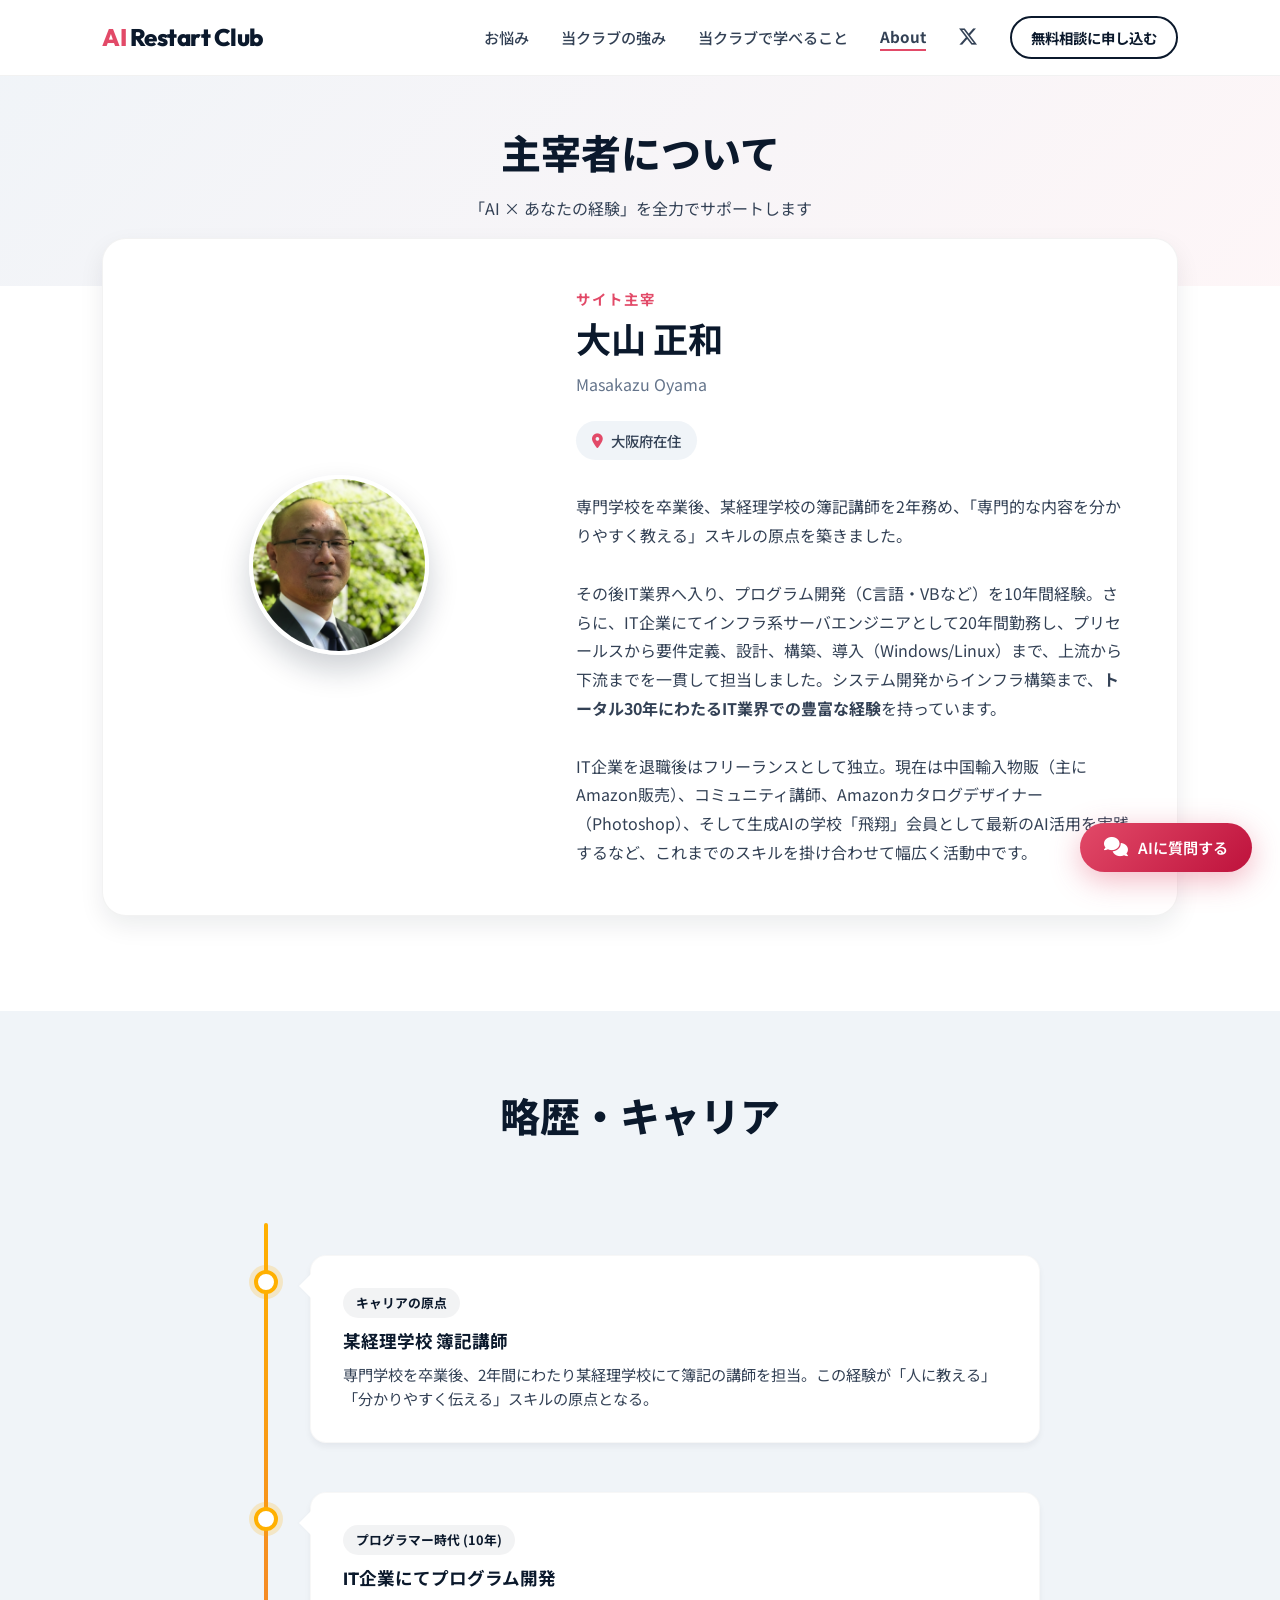
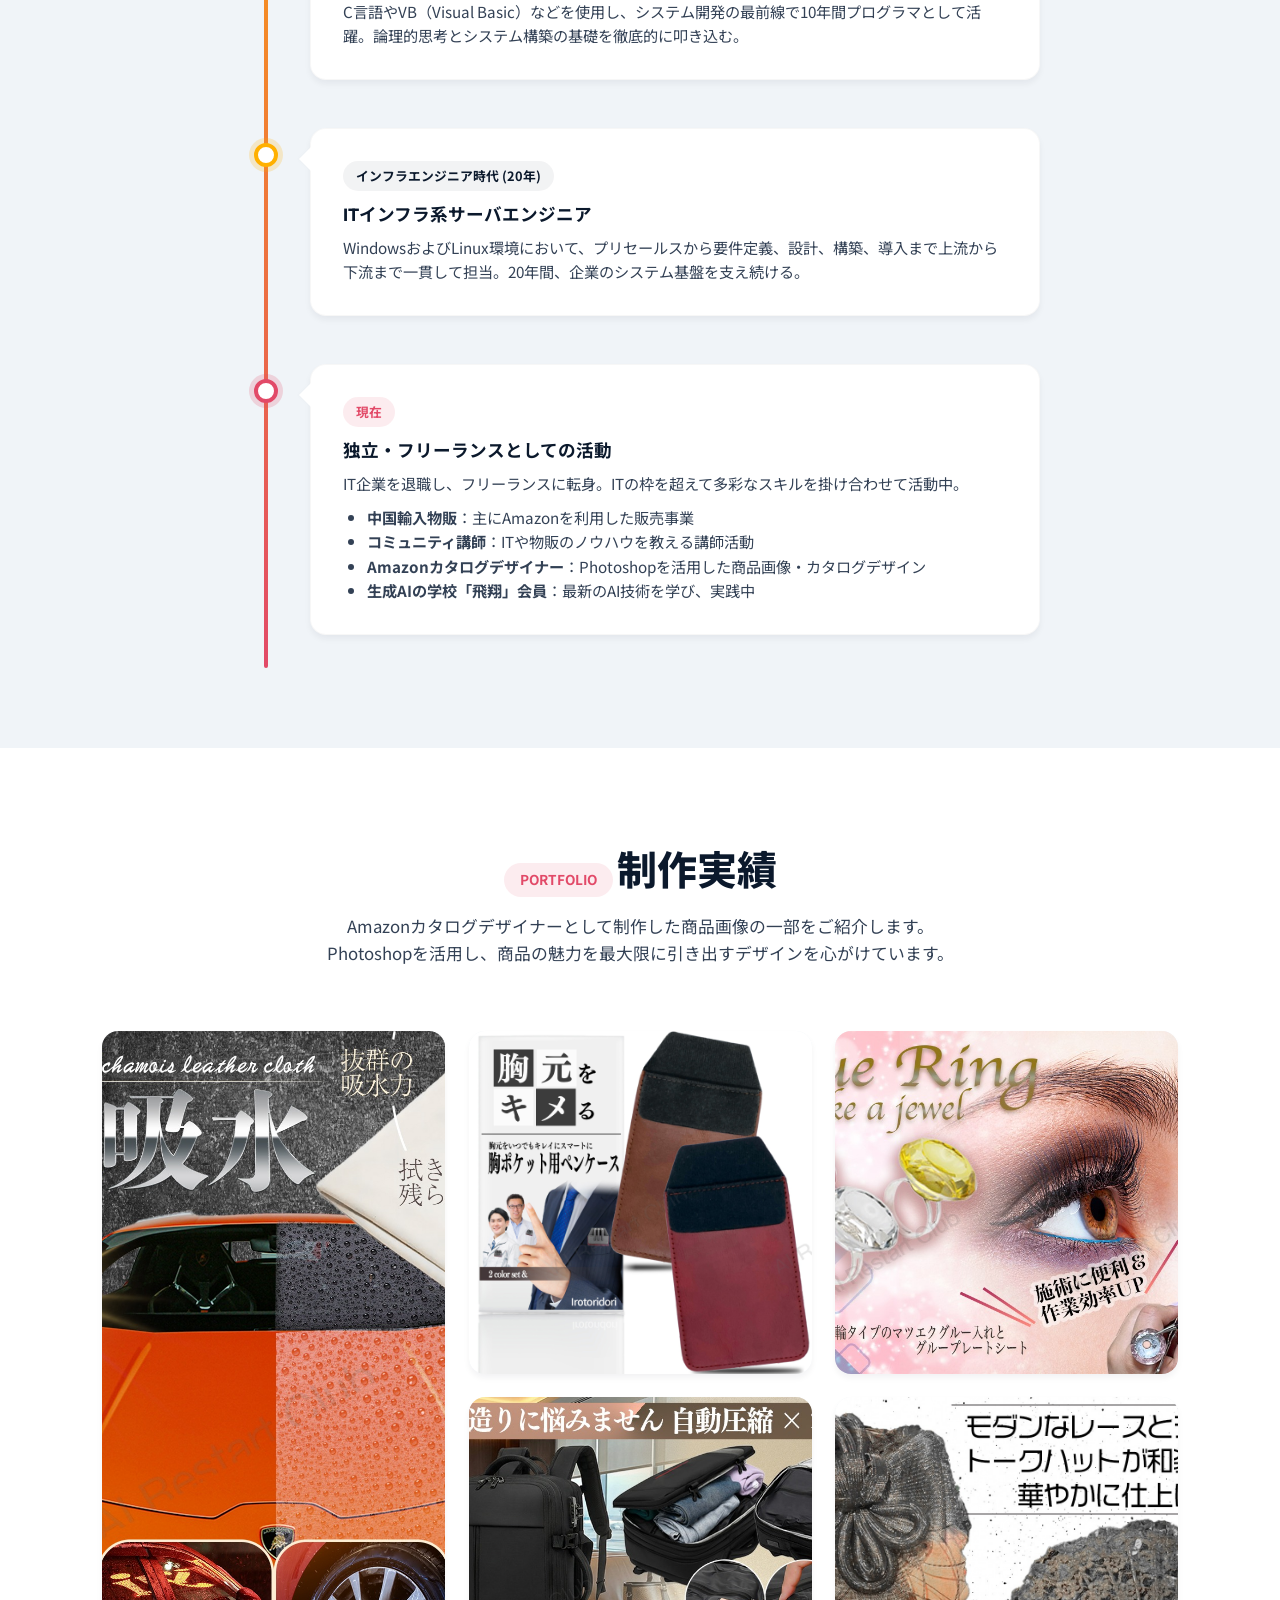
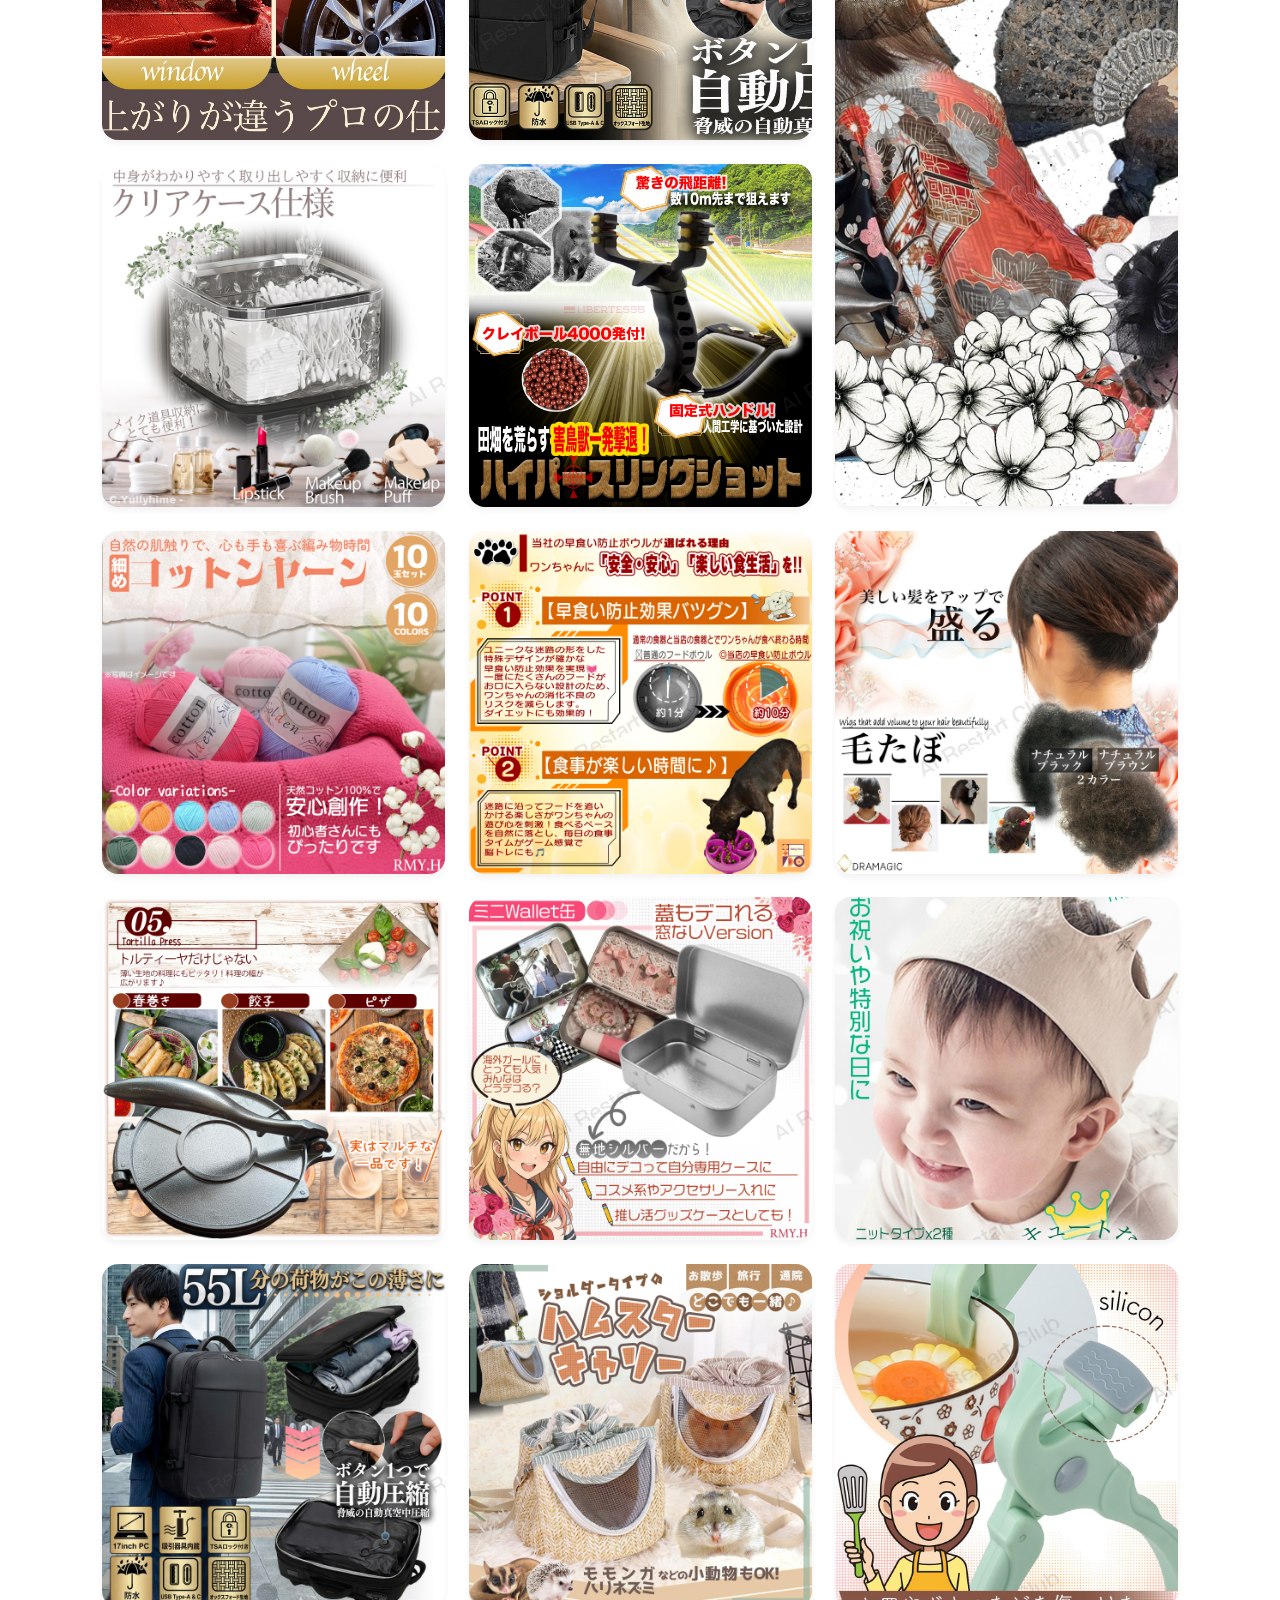
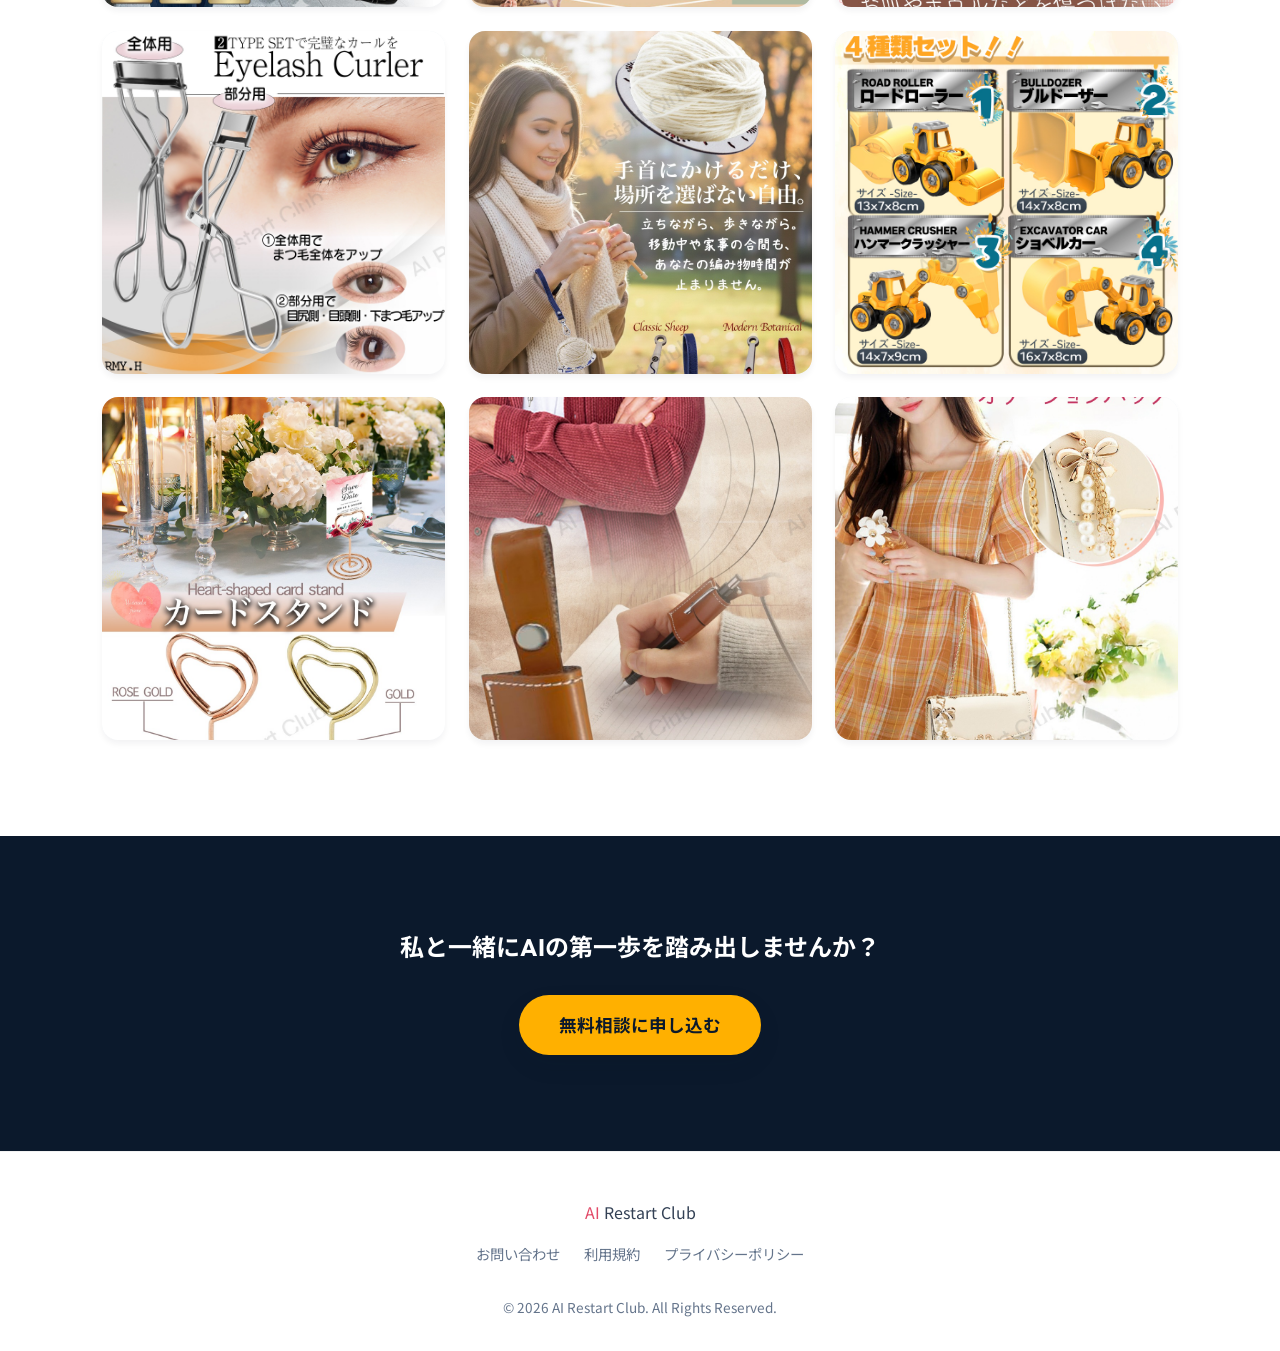
==== commit c49f6891: "利用規約・プライバシーポリシー・チャットボット・Difyナレッジ追加 - terms.html: 利用規約ページ（全9条） - privacy.html: プライバシーポリシーページ（全10条） - " ====
--- a/about.html
+++ b/about.html
@@ -800,6 +800,7 @@
     </footer>
 
     <script src="script.js"></script>
+    <script src="chatbot.js"></script>
 </body>
 
 </html>
--- a/style.css
+++ b/style.css
@@ -1006,4 +1006,283 @@
   .hero {
     padding-top: 8rem;
   }
+}
+
+/* =========================================
+   CHATBOT WIDGET
+   ========================================= */
+
+/* トリガーボタン */
+.chatbot-trigger {
+  position: fixed;
+  bottom: 28px;
+  right: 28px;
+  z-index: 9990;
+  display: flex;
+  align-items: center;
+  gap: 0.6rem;
+  padding: 0.85rem 1.5rem;
+  background: linear-gradient(135deg, var(--accent), #BE123C);
+  color: white;
+  border: none;
+  border-radius: 50px;
+  cursor: pointer;
+  font-family: var(--font-base);
+  font-size: 0.95rem;
+  font-weight: 600;
+  box-shadow: 0 8px 30px rgba(226, 74, 104, 0.4);
+  transition: all 0.3s cubic-bezier(0.25, 0.8, 0.25, 1);
+  animation: chatbot-pulse 2s infinite;
+}
+
+.chatbot-trigger:hover {
+  transform: translateY(-3px) scale(1.03);
+  box-shadow: 0 12px 40px rgba(226, 74, 104, 0.5);
+}
+
+.chatbot-trigger.hidden {
+  transform: scale(0) translateY(20px);
+  opacity: 0;
+  pointer-events: none;
+}
+
+.chatbot-trigger-icon {
+  display: flex;
+  align-items: center;
+  justify-content: center;
+  font-size: 1.2rem;
+}
+
+.chatbot-trigger-text {
+  white-space: nowrap;
+}
+
+@keyframes chatbot-pulse {
+
+  0%,
+  100% {
+    box-shadow: 0 8px 30px rgba(226, 74, 104, 0.4);
+  }
+
+  50% {
+    box-shadow: 0 8px 30px rgba(226, 74, 104, 0.6), 0 0 0 10px rgba(226, 74, 104, 0.1);
+  }
+}
+
+/* チャットウィンドウ */
+.chatbot-window {
+  position: fixed;
+  bottom: 28px;
+  right: 28px;
+  z-index: 9995;
+  width: 400px;
+  height: 580px;
+  max-height: calc(100vh - 60px);
+  background: var(--surface);
+  border-radius: 20px;
+  box-shadow: 0 25px 80px rgba(11, 25, 44, 0.2), 0 0 0 1px rgba(11, 25, 44, 0.05);
+  display: flex;
+  flex-direction: column;
+  overflow: hidden;
+  transform: scale(0.8) translateY(30px);
+  opacity: 0;
+  pointer-events: none;
+  transition: all 0.35s cubic-bezier(0.34, 1.56, 0.64, 1);
+  transform-origin: bottom right;
+}
+
+.chatbot-window.active {
+  transform: scale(1) translateY(0);
+  opacity: 1;
+  pointer-events: all;
+}
+
+/* ヘッダー */
+.chatbot-header {
+  display: flex;
+  align-items: center;
+  justify-content: space-between;
+  padding: 1rem 1.25rem;
+  background: linear-gradient(135deg, var(--navy) 0%, var(--navy-light) 100%);
+  color: white;
+  flex-shrink: 0;
+}
+
+.chatbot-header-info {
+  display: flex;
+  align-items: center;
+  gap: 0.75rem;
+}
+
+.chatbot-avatar {
+  width: 42px;
+  height: 42px;
+  border-radius: 50%;
+  background: rgba(255, 255, 255, 0.15);
+  display: flex;
+  align-items: center;
+  justify-content: center;
+  font-size: 1.2rem;
+  flex-shrink: 0;
+  border: 2px solid rgba(255, 255, 255, 0.25);
+}
+
+.chatbot-header-text {
+  display: flex;
+  flex-direction: column;
+}
+
+.chatbot-title {
+  font-family: var(--font-title);
+  font-size: 1rem;
+  font-weight: 700;
+  letter-spacing: 0.02em;
+}
+
+.chatbot-subtitle {
+  font-size: 0.75rem;
+  opacity: 0.8;
+  margin-top: 2px;
+}
+
+.chatbot-header-actions {
+  display: flex;
+  gap: 0.25rem;
+}
+
+.chatbot-header-btn {
+  width: 32px;
+  height: 32px;
+  border: none;
+  background: rgba(255, 255, 255, 0.1);
+  color: white;
+  border-radius: 8px;
+  cursor: pointer;
+  display: flex;
+  align-items: center;
+  justify-content: center;
+  font-size: 0.85rem;
+  transition: background 0.2s;
+}
+
+.chatbot-header-btn:hover {
+  background: rgba(255, 255, 255, 0.2);
+}
+
+/* チャットボディ */
+.chatbot-body {
+  flex: 1;
+  overflow-y: auto;
+  background: #f7f8fa;
+}
+
+.chatbot-iframe {
+  width: 100%;
+  height: 100%;
+  border: none;
+}
+
+/* ウェルカム画面 */
+.chatbot-welcome {
+  padding: 1.25rem;
+  display: flex;
+  flex-direction: column;
+  gap: 1rem;
+  height: 100%;
+}
+
+/* メッセージ吹き出し */
+.chatbot-message {
+  display: flex;
+  gap: 0.6rem;
+  align-items: flex-start;
+}
+
+.chatbot-message-avatar {
+  width: 34px;
+  height: 34px;
+  border-radius: 50%;
+  background: linear-gradient(135deg, var(--navy), var(--navy-light));
+  color: white;
+  display: flex;
+  align-items: center;
+  justify-content: center;
+  font-size: 0.85rem;
+  flex-shrink: 0;
+}
+
+.chatbot-message-bubble {
+  background: white;
+  padding: 0.9rem 1.1rem;
+  border-radius: 4px 16px 16px 16px;
+  font-size: 0.88rem;
+  line-height: 1.7;
+  color: var(--text-main);
+  box-shadow: 0 2px 8px rgba(0, 0, 0, 0.06);
+  max-width: 85%;
+}
+
+/* クイック質問ボタン */
+.chatbot-quick-questions {
+  display: flex;
+  flex-direction: column;
+  gap: 0.5rem;
+  margin-top: 0.5rem;
+}
+
+.chatbot-quick-btn {
+  display: flex;
+  align-items: center;
+  gap: 0.6rem;
+  padding: 0.75rem 1rem;
+  background: white;
+  border: 1.5px solid rgba(226, 74, 104, 0.15);
+  border-radius: 12px;
+  cursor: pointer;
+  font-family: var(--font-base);
+  font-size: 0.85rem;
+  color: var(--text-main);
+  text-align: left;
+  transition: all 0.2s ease;
+}
+
+.chatbot-quick-btn:hover {
+  background: rgba(226, 74, 104, 0.05);
+  border-color: var(--accent);
+  transform: translateX(4px);
+}
+
+/* フッター */
+.chatbot-footer {
+  padding: 0.6rem 1rem;
+  text-align: center;
+  font-size: 0.7rem;
+  color: var(--text-muted);
+  border-top: 1px solid rgba(0, 0, 0, 0.06);
+  background: var(--surface);
+  flex-shrink: 0;
+}
+
+/* レスポンシブ */
+@media (max-width: 480px) {
+  .chatbot-trigger {
+    bottom: 16px;
+    right: 16px;
+    padding: 0.75rem 1.2rem;
+    font-size: 0.85rem;
+  }
+
+  .chatbot-window {
+    bottom: 0;
+    right: 0;
+    left: 0;
+    width: 100%;
+    height: 100vh;
+    max-height: 100vh;
+    border-radius: 0;
+  }
+
+  .chatbot-window.active {
+    border-radius: 0;
+  }
 }
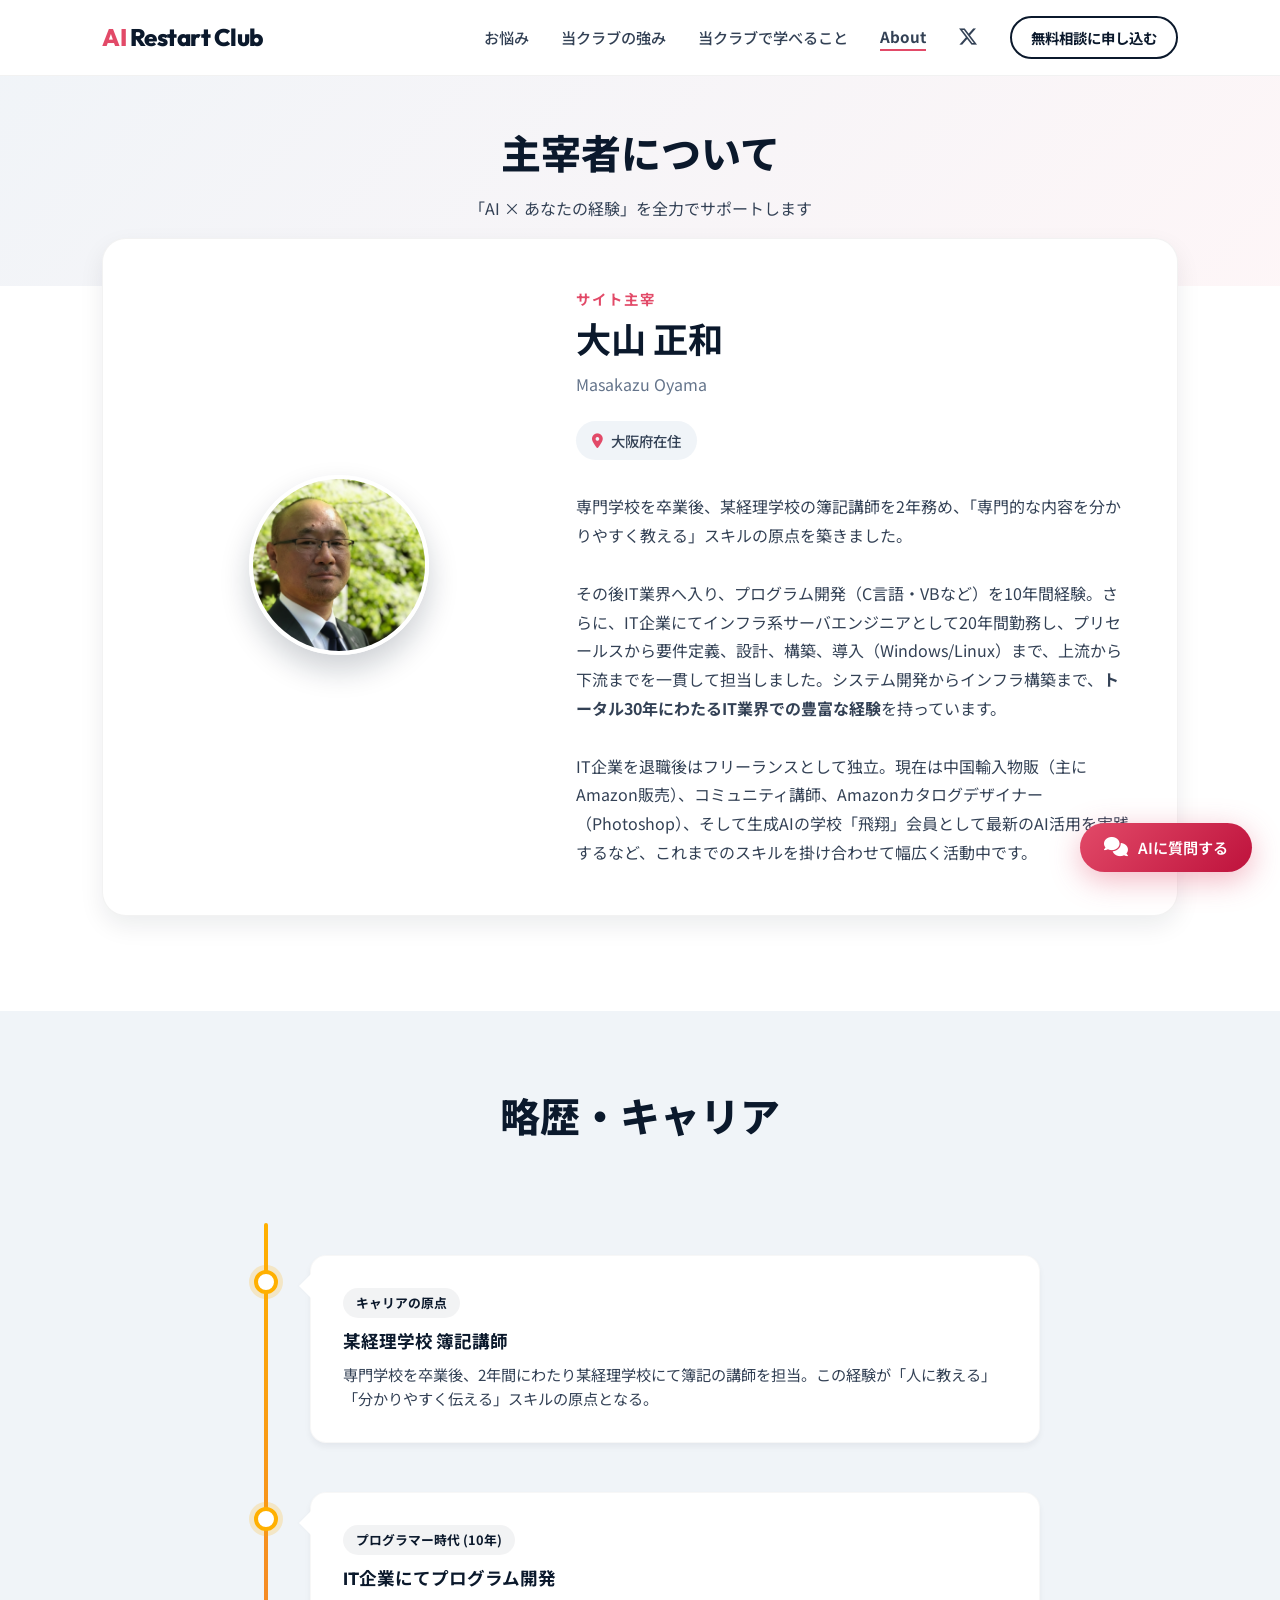
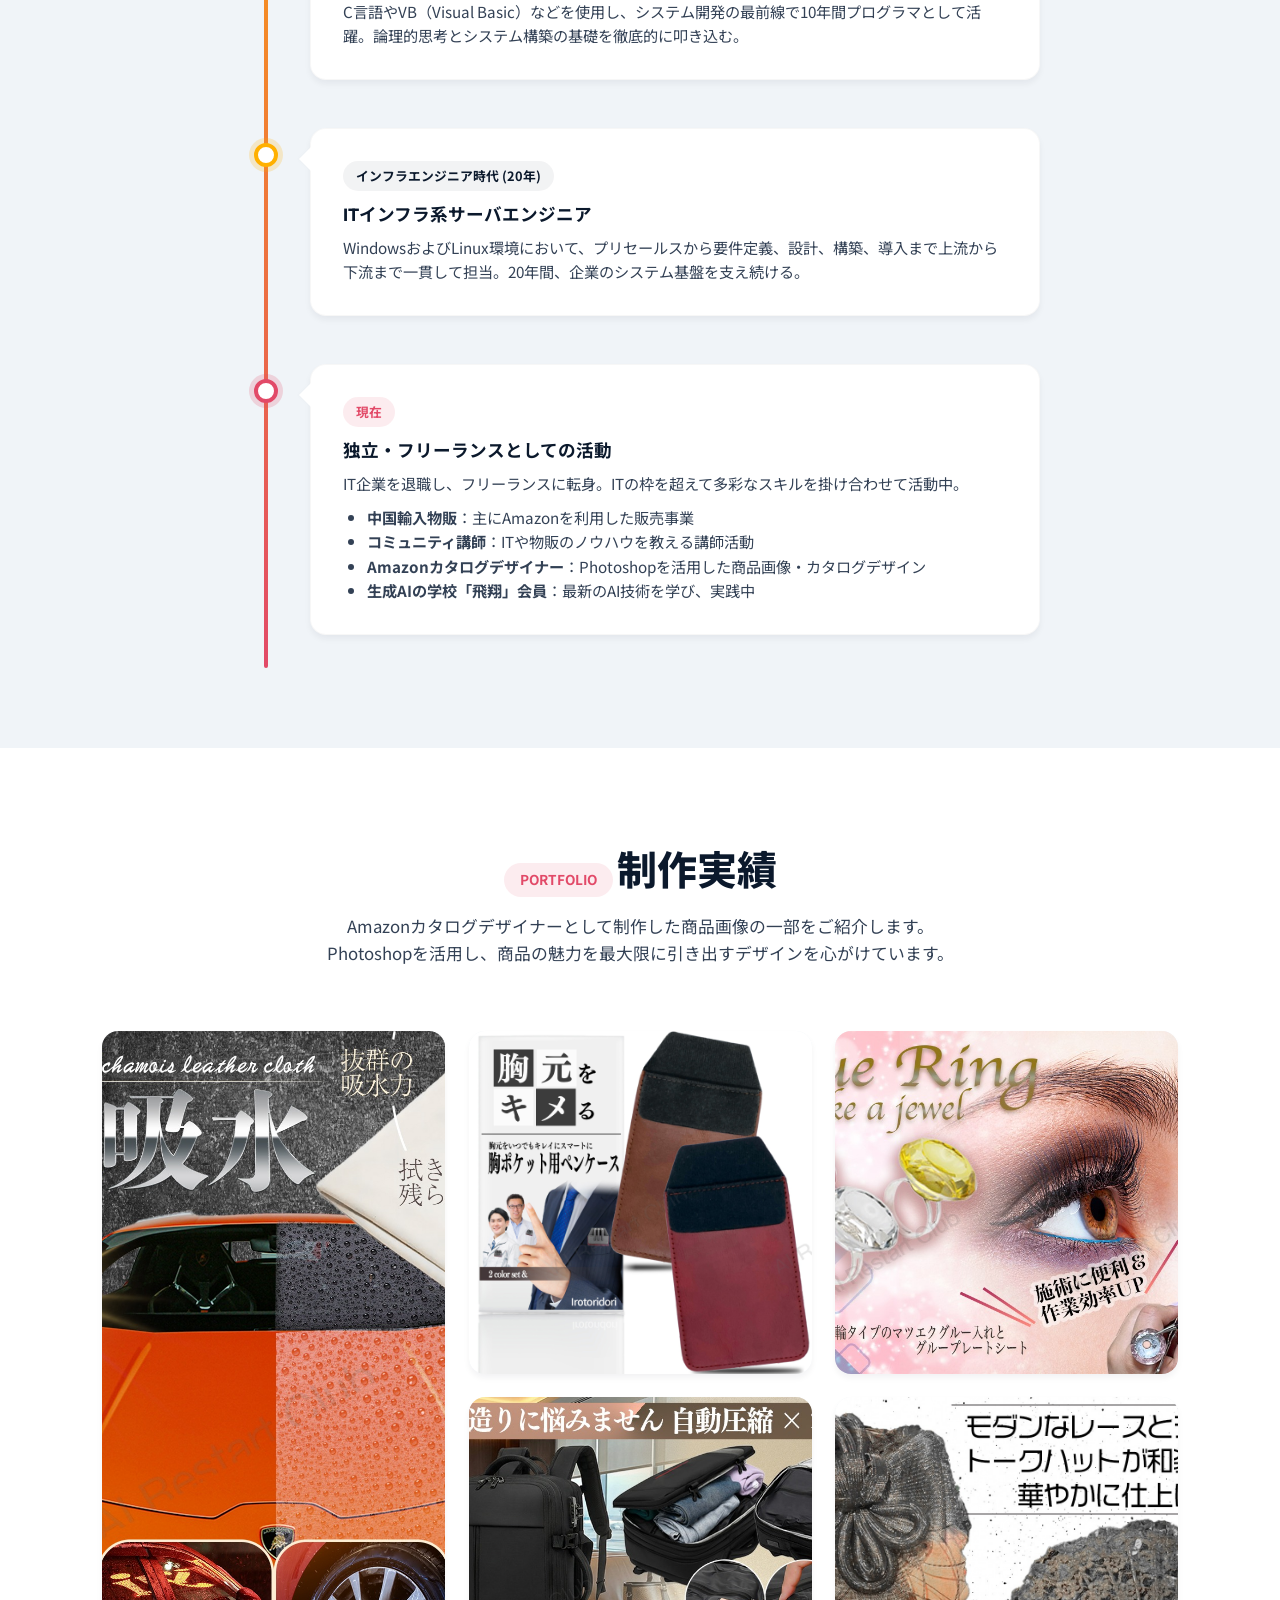
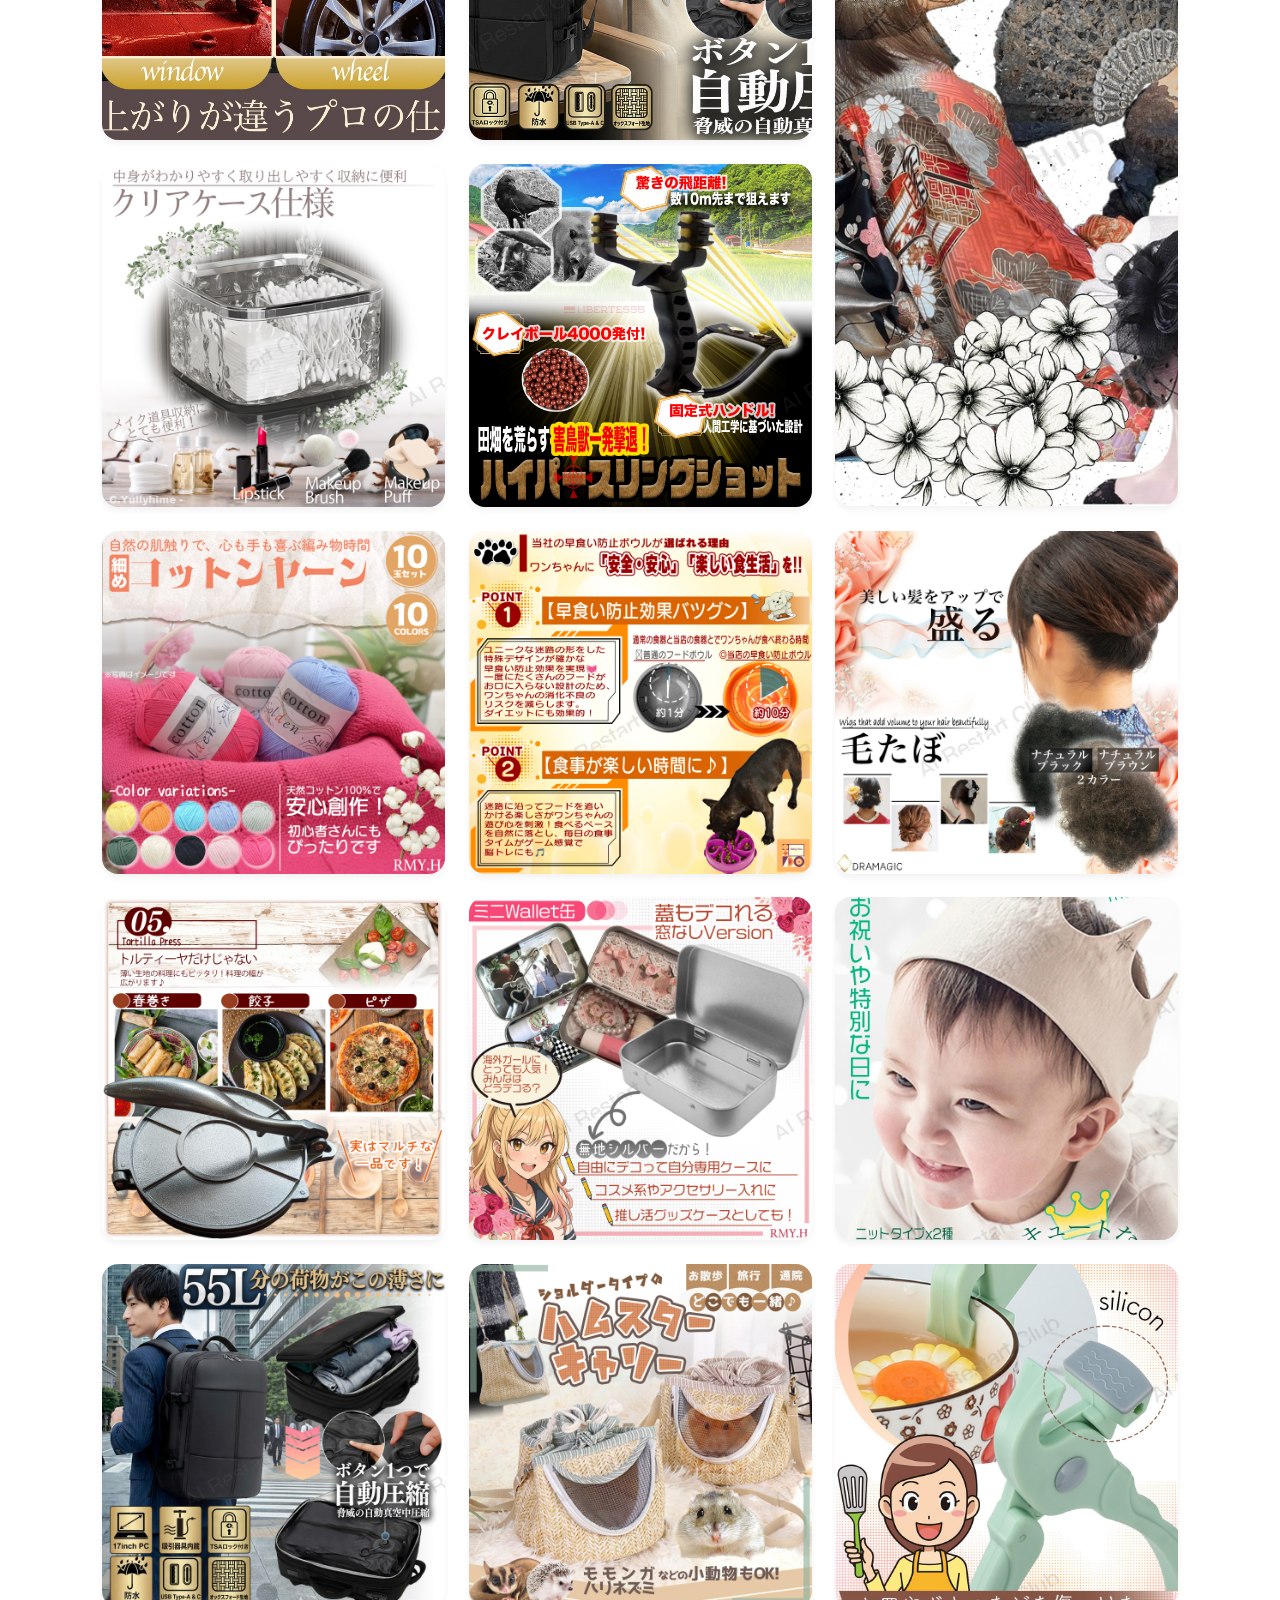
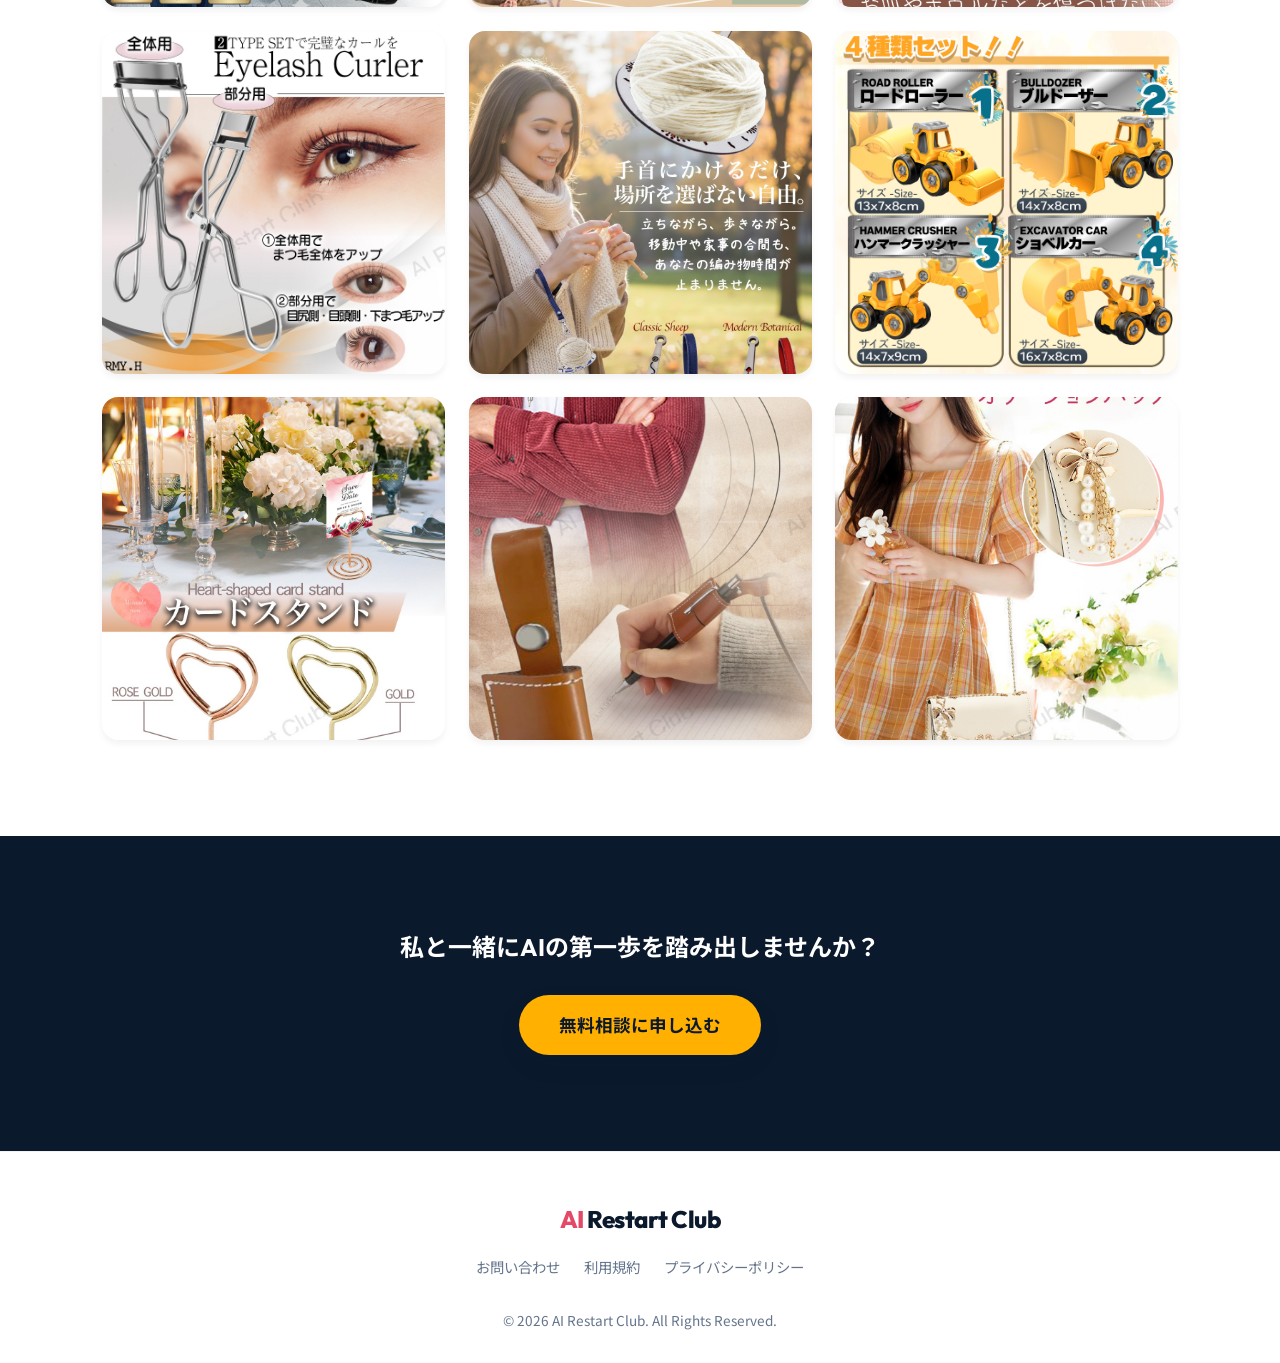
==== commit 76ccd08e: "feat: ヘッダーを隠したチャットボットiframeを統合し、サイトロゴを更新。" ====
--- a/about.html
+++ b/about.html
@@ -448,9 +448,7 @@
     <header class="header">
         <div class="container header-inner">
             <div class="logo">
-                <a href="index.html">
-                    <span class="logo-accent">AI</span> Restart Club
-                </a>
+                <a href="index.html"><span class="logo-accent">AI</span> Restart Club</a>
             </div>
             <nav class="nav-links">
                 <a href="index.html#problems">お悩み</a>
@@ -788,7 +786,7 @@
     <footer class="footer">
         <div class="container text-center">
             <div class="footer-logo mb-1">
-                <span class="logo-accent">AI</span> Restart Club
+                <div class="logo"><span class="logo-accent">AI</span> Restart Club</div>
             </div>
             <div class="footer-links mb-2">
                 <a href="index.html#cta">お問い合わせ</a>
--- a/style.css
+++ b/style.css
@@ -1176,10 +1176,20 @@
   background: #f7f8fa;
 }
 
+.chatbot-iframe-wrapper {
+  width: 100%;
+  height: 100%;
+  overflow: hidden;
+  position: relative;
+}
+
 .chatbot-iframe {
   width: 100%;
-  height: 100%;
+  height: calc(100% + 56px);
+  /* 隠す分だけ高さを増やす */
   border: none;
+  margin-top: -56px;
+  /* 内部ヘッダー(56px)を上に押し出す */
 }
 
 /* ウェルカム画面 */
